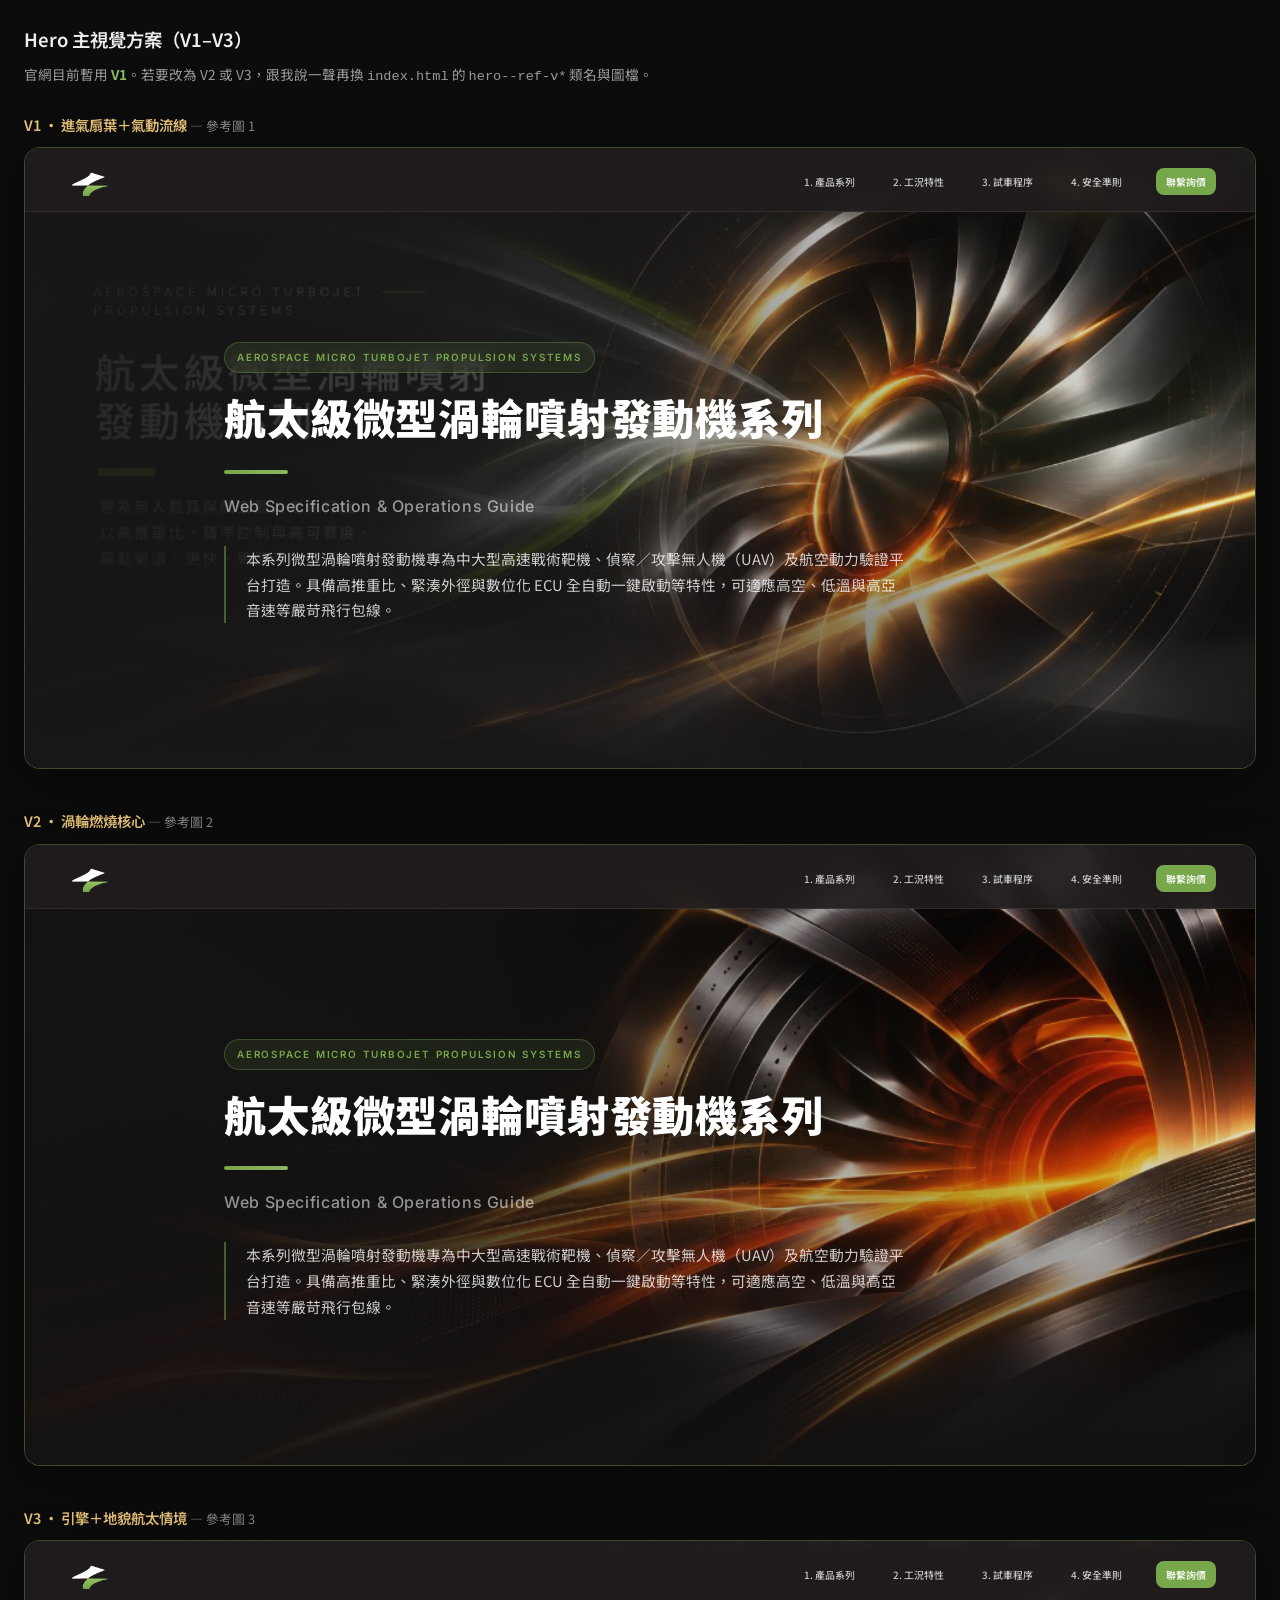
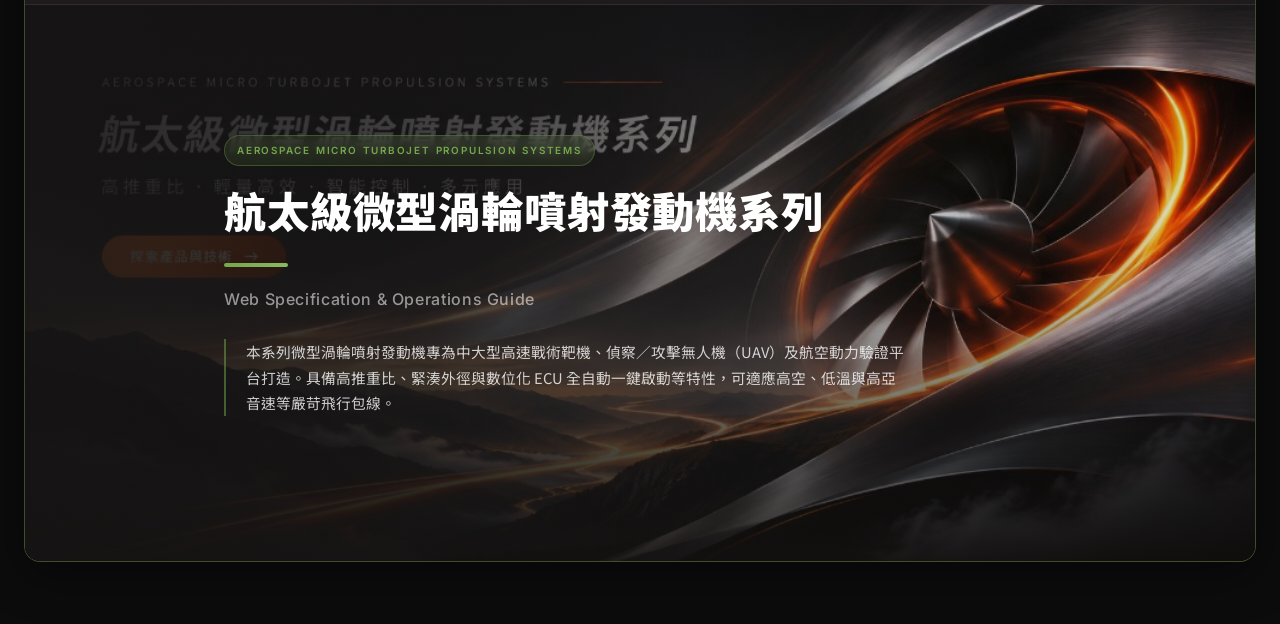
==== hero-kv-preview.html @ a08df875 "精簡規格展示並新增聯繫詢價區塊 以產品系列卡片取代詳規格表，工況／SOP／安全改為概要敘述；導覽與 Hero 加入詢價 CTA。  Co-authored-by: Cursor <cursoragen" ====
<!DOCTYPE html>
<html lang="zh-TW">
<head>
  <meta charset="UTF-8">
  <meta name="viewport" content="width=device-width, initial-scale=1.0">
  <meta name="robots" content="noindex, nofollow">
  <title>Hero KV 方案預覽（內部）</title>
  <link rel="preconnect" href="https://fonts.googleapis.com">
  <link rel="preconnect" href="https://fonts.gstatic.com" crossorigin>
  <link href="https://fonts.googleapis.com/css2?family=Noto+Sans+TC:wght@300;400;500;700;900&family=Inter:wght@400;500;600;700&display=swap" rel="stylesheet">
  <link rel="stylesheet" href="styles.css">
  <style>
    body.preview-page {
      font-family: var(--font-sans);
      background: #0d0c0c;
      color: #eee;
      padding: 24px;
      margin: 0;
    }
    body.preview-page > h1 {
      font-size: 1.15rem;
      font-weight: 600;
      margin-bottom: 8px;
      max-width: 900px;
    }
    body.preview-page > p.intro {
      font-size: 0.85rem;
      color: #999;
      margin-bottom: 24px;
      max-width: 900px;
      line-height: 1.65;
    }
    .preview-composite { margin-bottom: 40px; }
    .preview-composite__meta {
      font-size: 0.9rem;
      font-weight: 600;
      color: #e8c47a;
      margin-bottom: 10px;
    }
    .preview-composite__meta span { color: #888; font-weight: 400; font-size: 0.8rem; }
    .preview-composite__frame {
      position: relative;
      border-radius: 16px;
      overflow: hidden;
      border: 1px solid rgba(118, 167, 75, 0.35);
      box-shadow: 0 12px 48px rgba(0, 0, 0, 0.45);
      background: var(--color-bg-dark);
    }
    .preview-composite .header {
      position: absolute;
      top: 0;
      left: 0;
      right: 0;
      height: 64px;
      background: rgba(33, 29, 30, 0.92);
      backdrop-filter: blur(10px);
    }
    .preview-composite .nav__logo-img { height: 32px; }
    .preview-composite .nav__menu {
      display: flex;
      gap: 6px 14px;
      flex-wrap: wrap;
      justify-content: flex-end;
      position: static;
      inset: auto;
      opacity: 1;
      pointer-events: none;
      flex-direction: row;
      background: transparent;
    }
    .preview-composite .nav__link {
      font-size: 0.62rem;
      color: rgba(255, 255, 255, 0.75);
      white-space: nowrap;
    }
    .preview-composite .nav__link--cta {
      background: var(--color-accent);
      color: #fff !important;
      padding: 6px 10px;
      border-radius: 8px;
    }
    .preview-composite .nav__toggle { display: none; }
    .preview-composite .hero {
      min-height: clamp(440px, 52vw, 620px);
      padding-top: 64px;
    }
    .preview-composite .hero__content {
      padding: 48px 24px 64px;
    }
    .preview-composite .hero__title {
      font-size: clamp(1.65rem, 3.8vw, 2.65rem);
    }
    .preview-composite .hero__desc {
      font-size: 0.92rem;
      line-height: 1.75;
    }
    .preview-composite .hero__badge {
      font-size: 0.62rem;
      padding: 6px 12px;
      margin-bottom: 20px;
    }
    .preview-composite .hero__kv-img {
      animation: none !important;
      transform: none !important;
    }
  </style>
</head>
<body class="preview-page">
  <h1>Hero 主視覺方案（V1–V3）</h1>
  <p class="intro">
    官網目前暫用 <strong style="color:#8BB863">V1</strong>。若要改為 V2 或 V3，跟我說一聲再換
    <code>index.html</code> 的 <code>hero--ref-v*</code> 類名與圖檔。
  </p>
  <div id="composite-heroes"></div>

  <template id="hero-shell">
    <header class="header">
      <nav class="nav container">
        <a href="#" class="nav__logo" tabindex="-1">
          <img class="nav__logo-img" src="assets/images/logo-icon.png" alt="">
        </a>
        <ul class="nav__menu">
          <li><a href="#" class="nav__link" tabindex="-1">1. 產品系列</a></li>
          <li><a href="#" class="nav__link" tabindex="-1">2. 工況特性</a></li>
          <li><a href="#" class="nav__link" tabindex="-1">3. 試車程序</a></li>
          <li><a href="#" class="nav__link" tabindex="-1">4. 安全準則</a></li>
          <li><a href="#" class="nav__link nav__link--cta" tabindex="-1">聯繫詢價</a></li>
        </ul>
      </nav>
    </header>
    <section class="hero">
      <div class="hero__bg" aria-hidden="true">
        <div class="hero__kv">
          <img class="hero__kv-img" src="" alt="">
        </div>
        <div class="hero__overlay"></div>
      </div>
      <div class="container hero__content hero__content--doc">
        <div class="hero__badge">Aerospace Micro Turbojet Propulsion Systems</div>
        <h1 class="hero__title">航太級微型渦輪噴射發動機系列</h1>
        <div class="hero__rule" aria-hidden="true"></div>
        <p class="hero__subtitle">Web Specification &amp; Operations Guide</p>
        <p class="hero__desc">
          本系列微型渦輪噴射發動機專為中大型高速戰術靶機、偵察／攻擊無人機（UAV）及航空動力驗證平台打造。具備高推重比、緊湊外徑與數位化 ECU 全自動一鍵啟動等特性，可適應高空、低溫與高亞音速等嚴苛飛行包線。
        </p>
      </div>
    </section>
  </template>

  <script>
    const composites = [
      {
        id: 'v1',
        heroClass: 'hero--ref-v1',
        file: 'hero-ref-v1-intake.jpg',
        title: 'V1 · 進氣扇葉＋氣動流線',
        desc: '參考圖 1',
      },
      {
        id: 'v2',
        heroClass: 'hero--ref-v2',
        file: 'hero-ref-v2-turbine.jpg',
        title: 'V2 · 渦輪燃燒核心',
        desc: '參考圖 2',
      },
      {
        id: 'v3',
        heroClass: 'hero--ref-v3',
        file: 'hero-ref-v3-landscape.jpg',
        title: 'V3 · 引擎＋地貌航太情境',
        desc: '參考圖 3',
      },
    ];
    const shell = document.getElementById('hero-shell');
    const mount = document.getElementById('composite-heroes');
    composites.forEach((c) => {
      const wrap = document.createElement('div');
      wrap.className = 'preview-composite';
      wrap.id = c.id;
      wrap.innerHTML = `<p class="preview-composite__meta">${c.title} <span>— ${c.desc}</span></p>`;
      const frame = document.createElement('div');
      frame.className = 'preview-composite__frame';
      const frag = shell.content.cloneNode(true);
      const hero = frag.querySelector('.hero');
      hero.classList.add(c.heroClass);
      frag.querySelector('.hero__kv-img').src = `assets/images/${c.file}`;
      frame.appendChild(frag);
      wrap.appendChild(frame);
      mount.appendChild(wrap);
    });
  </script>
</body>
</html>
---- styles.css ----
/* ===== Variables — HYPERSEEK / 翔隆航太風格 ===== */
:root {
  --color-bg: #ffffff;
  --color-bg-elevated: #f5f6f8;
  --color-bg-card: #ffffff;
  --color-bg-dark: #211d1e;
  --color-border: rgba(33, 29, 30, 0.1);
  --color-text: #211d1e;
  --color-text-muted: #6b7280;
  --color-accent: #76a74b;
  --color-accent-dark: #5f8a3c;
  --color-accent-light: #eef4e8;
  --color-gradient: linear-gradient(135deg, #76a74b 0%, #8bb863 100%);
  --shadow-sm: 0 2px 12px rgba(33, 29, 30, 0.06);
  --shadow-md: 0 8px 32px rgba(33, 29, 30, 0.08);
  --font-sans: 'Noto Sans TC', 'Inter', -apple-system, BlinkMacSystemFont, sans-serif;
  --header-height: 80px;
  --container-width: 1200px;
  --radius: 12px;
  --radius-lg: 16px;
  --transition: 0.3s cubic-bezier(0.4, 0, 0.2, 1);
}

/* ===== Reset ===== */
*, *::before, *::after {
  box-sizing: border-box;
  margin: 0;
  padding: 0;
}

html {
  scroll-behavior: smooth;
  scroll-padding-top: var(--header-height);
}

body {
  font-family: var(--font-sans);
  background: var(--color-bg);
  color: var(--color-text);
  line-height: 1.7;
  overflow-x: hidden;
  -webkit-font-smoothing: antialiased;
}

a {
  color: inherit;
  text-decoration: none;
}

ul {
  list-style: none;
}

img {
  max-width: 100%;
  display: block;
}

.container {
  width: 100%;
  max-width: var(--container-width);
  margin: 0 auto;
  padding: 0 24px;
}

/* ===== Header ===== */
.header {
  position: fixed;
  top: 0;
  left: 0;
  right: 0;
  z-index: 1000;
  height: var(--header-height);
  background: var(--color-bg-dark);
  border-bottom: 1px solid rgba(255, 255, 255, 0.08);
  transition: box-shadow var(--transition);
}

.header--scrolled {
  box-shadow: 0 4px 24px rgba(0, 0, 0, 0.35);
}

.nav {
  display: flex;
  align-items: center;
  justify-content: space-between;
  height: 100%;
}

.nav__logo {
  display: flex;
  align-items: center;
  gap: 10px;
  z-index: 10;
}

.nav__logo-img {
  height: 40px;
  width: auto;
  display: block;
  flex-shrink: 0;
}

.nav__logo-text,
.footer__logo-text {
  font-family: 'Inter', sans-serif;
  font-size: 1.15rem;
  font-weight: 700;
  letter-spacing: 0.06em;
  color: #fff;
}

.footer__logo-img {
  height: 36px;
  width: auto;
  display: block;
  flex-shrink: 0;
}

.nav__menu {
  display: flex;
  align-items: center;
  gap: 8px;
}

.nav__link {
  padding: 8px 12px;
  font-size: 0.82rem;
  font-weight: 500;
  color: rgba(255, 255, 255, 0.72);
  border-radius: 8px;
  transition: color var(--transition), background var(--transition);
  white-space: nowrap;
}

.nav__link:hover {
  color: #fff;
}

.nav__link--active {
  color: var(--color-accent);
}

.nav__link--cta {
  background: var(--color-accent);
  color: #fff !important;
  margin-left: 8px;
}

.nav__link--cta:hover {
  background: var(--color-accent-dark);
  opacity: 1;
}

.nav__toggle {
  display: none;
  flex-direction: column;
  gap: 5px;
  background: none;
  border: none;
  cursor: pointer;
  padding: 8px;
  z-index: 10;
}

.nav__toggle span {
  display: block;
  width: 24px;
  height: 2px;
  background: #fff;
  transition: var(--transition);
}

.nav__toggle.active span:nth-child(1) {
  transform: rotate(45deg) translate(5px, 5px);
}

.nav__toggle.active span:nth-child(2) {
  opacity: 0;
}

.nav__toggle.active span:nth-child(3) {
  transform: rotate(-45deg) translate(5px, -5px);
}

/* ===== Buttons ===== */
.btn {
  display: inline-flex;
  align-items: center;
  justify-content: center;
  padding: 14px 28px;
  font-size: 0.95rem;
  font-weight: 600;
  border-radius: 10px;
  border: none;
  cursor: pointer;
  transition: transform var(--transition), opacity var(--transition), box-shadow var(--transition);
  font-family: inherit;
}

.btn:hover {
  transform: translateY(-2px);
}

.btn--primary {
  background: var(--color-accent);
  color: #fff;
  box-shadow: 0 4px 16px rgba(118, 167, 75, 0.35);
}

.btn--primary:hover {
  background: var(--color-accent-dark);
}

.btn--outline {
  background: transparent;
  color: var(--color-text);
  border: 1px solid var(--color-border);
}

.btn--outline:hover {
  border-color: var(--color-accent);
  color: var(--color-accent);
}

.btn--full {
  width: 100%;
}

/* ===== Hero ===== */
.hero {
  position: relative;
  min-height: 100vh;
  display: flex;
  align-items: center;
  padding-top: var(--header-height);
  overflow: hidden;
}

.hero__bg {
  position: absolute;
  inset: 0;
  z-index: 0;
}

.hero__kv {
  position: absolute;
  inset: 0;
  z-index: 0;
  overflow: hidden;
  background: var(--color-bg-dark);
}

.hero__kv-img {
  position: absolute;
  inset: 0;
  width: 100%;
  height: 100%;
  object-fit: cover;
  opacity: 1;
}

.hero__overlay {
  position: absolute;
  inset: 0;
  z-index: 2;
}

.hero--ref-v1 .hero__kv-img { object-position: 72% center; }
.hero--ref-v1 .hero__overlay {
  background:
    linear-gradient(102deg, rgba(24, 22, 23, 0.96) 0%, rgba(24, 22, 23, 0.82) 36%, rgba(24, 22, 23, 0.28) 62%, rgba(24, 22, 23, 0.05) 100%),
    linear-gradient(to top, rgba(24, 22, 23, 0.75) 0%, transparent 42%),
    radial-gradient(ellipse 45% 35% at 78% 45%, rgba(118, 167, 75, 0.12) 0%, transparent 70%);
}

.hero--ref-v2 .hero__kv-img { object-position: 68% center; }
.hero--ref-v2 .hero__overlay {
  background:
    linear-gradient(105deg, rgba(20, 18, 18, 0.97) 0%, rgba(20, 18, 18, 0.85) 34%, rgba(20, 18, 18, 0.35) 58%, rgba(20, 18, 18, 0.08) 100%),
    linear-gradient(to top, rgba(20, 18, 18, 0.8) 0%, transparent 45%),
    radial-gradient(ellipse 50% 40% at 70% 50%, rgba(118, 167, 75, 0.08) 0%, transparent 65%);
}

.hero--ref-v3 .hero__kv-img { object-position: 62% 42%; }
.hero--ref-v3 .hero__overlay {
  background:
    linear-gradient(108deg, rgba(22, 20, 20, 0.95) 0%, rgba(22, 20, 20, 0.78) 38%, rgba(22, 20, 20, 0.32) 64%, rgba(22, 20, 20, 0.06) 100%),
    linear-gradient(to top, rgba(15, 12, 10, 0.82) 0%, transparent 50%),
    radial-gradient(ellipse 55% 45% at 65% 40%, rgba(201, 166, 106, 0.06) 0%, transparent 60%);
}

@media (max-width: 768px) {
  .hero--ref-v1 .hero__kv-img,
  .hero--ref-v2 .hero__kv-img,
  .hero--ref-v3 .hero__kv-img {
    object-position: 75% center;
  }

  .hero--ref-v1 .hero__overlay,
  .hero--ref-v2 .hero__overlay,
  .hero--ref-v3 .hero__overlay {
    background:
      linear-gradient(180deg, rgba(24, 22, 23, 0.94) 0%, rgba(24, 22, 23, 0.9) 100%);
  }
}

.hero__grid {
  display: none;
}

.hero__glow {
  display: none;
}

.hero__drone {
  display: none;
}

.hero__content {
  position: relative;
  z-index: 2;
  max-width: 800px;
  padding: 80px 24px 120px;
  color: #fff;
}

.hero__eyebrow {
  font-size: 0.8rem;
  font-weight: 600;
  letter-spacing: 0.12em;
  color: var(--color-accent);
  margin-bottom: 20px;
}

.hero__title {
  font-size: clamp(2.2rem, 5.5vw, 3.75rem);
  font-weight: 900;
  line-height: 1.15;
  letter-spacing: 0.02em;
  margin-bottom: 0;
  color: #fff;
}

.hero__title-accent {
  color: var(--color-accent);
  background: none;
  -webkit-text-fill-color: var(--color-accent);
}

.hero__content--doc {
  max-width: 880px;
  padding-bottom: 100px;
}

.hero__badge {
  display: inline-block;
  font-family: 'Inter', sans-serif;
  font-size: 0.72rem;
  font-weight: 600;
  letter-spacing: 0.18em;
  text-transform: uppercase;
  color: var(--color-accent);
  padding: 8px 16px;
  margin-bottom: 28px;
  border: 1px solid rgba(118, 167, 75, 0.35);
  border-radius: 999px;
  background: rgba(118, 167, 75, 0.12);
  backdrop-filter: blur(8px);
}

.hero__rule {
  width: 64px;
  height: 4px;
  margin: 28px 0 20px;
  border-radius: 2px;
  background: var(--color-gradient);
}

.hero__subtitle {
  font-family: 'Inter', sans-serif;
  font-size: clamp(0.9rem, 1.8vw, 1rem);
  font-weight: 500;
  letter-spacing: 0.04em;
  color: rgba(255, 255, 255, 0.55);
  margin-bottom: 28px;
  line-height: 1.5;
}

.hero__desc {
  font-size: 1.05rem;
  color: rgba(255, 255, 255, 0.78);
  margin-bottom: 0;
  max-width: 680px;
  line-height: 1.9;
  padding-left: 20px;
  border-left: 2px solid rgba(118, 167, 75, 0.5);
}

.hero__actions {
  display: flex;
  gap: 16px;
  flex-wrap: wrap;
  margin-bottom: 64px;
}

.hero__stats {
  display: flex;
  gap: 40px;
  flex-wrap: wrap;
  padding-top: 32px;
  border-top: 1px solid rgba(255, 255, 255, 0.15);
}

.hero__stat-num {
  font-size: 2.5rem;
  font-weight: 900;
  color: var(--color-accent);
  background: none;
  -webkit-text-fill-color: var(--color-accent);
}

.hero__stat-num--static {
  font-size: 2.2rem;
}

.hero__stat-suffix {
  font-size: 1.5rem;
  font-weight: 700;
  color: var(--color-accent);
}

.hero__stat-label {
  display: block;
  font-size: 0.85rem;
  color: rgba(255, 255, 255, 0.65);
  margin-top: 4px;
}

.hero .btn--outline {
  color: #fff;
  border-color: rgba(255, 255, 255, 0.4);
}

.hero .btn--outline:hover {
  border-color: var(--color-accent);
  color: var(--color-accent);
}

.hero__scroll {
  position: absolute;
  bottom: 40px;
  left: 50%;
  transform: translateX(-50%);
  color: rgba(255, 255, 255, 0.5);
  animation: bounce 2s ease-in-out infinite;
  z-index: 2;
}

@keyframes bounce {
  0%, 100% { transform: translateX(-50%) translateY(0); }
  50% { transform: translateX(-50%) translateY(8px); }
}

/* ===== Sections ===== */
.section {
  padding: 100px 0;
  position: relative;
}

.section__header {
  margin-bottom: 64px;
}

.section__header--center {
  text-align: center;
}

.section__header--center .section__desc {
  margin: 16px auto 0;
}

.section__tag {
  display: inline-block;
  font-size: 0.75rem;
  font-weight: 700;
  letter-spacing: 0.12em;
  text-transform: uppercase;
  color: var(--color-accent);
  margin-bottom: 12px;
}

.section__title {
  font-size: clamp(1.8rem, 4vw, 2.5rem);
  font-weight: 800;
  line-height: 1.2;
}

.section__header--doc {
  display: flex;
  align-items: flex-start;
  gap: 24px;
  margin-bottom: 56px;
}

.section__index {
  flex-shrink: 0;
  display: flex;
  align-items: center;
  justify-content: center;
  width: 56px;
  height: 56px;
  font-family: 'Inter', sans-serif;
  font-size: 1.25rem;
  font-weight: 700;
  color: var(--color-accent);
  background: var(--color-accent-light);
  border: 1px solid rgba(118, 167, 75, 0.25);
  border-radius: 14px;
}

.section__header-body {
  flex: 1;
  padding-top: 4px;
}

.section__subtitle {
  font-family: 'Inter', sans-serif;
  font-size: 0.88rem;
  font-weight: 500;
  letter-spacing: 0.06em;
  text-transform: uppercase;
  color: var(--color-text-muted);
  margin-top: 8px;
}

.section__header--doc .section__desc {
  margin-top: 16px;
  max-width: 720px;
  font-size: 0.98rem;
  color: var(--color-text-muted);
  line-height: 1.75;
}

.specs {
  background: var(--color-bg-elevated);
}

.profiles {
  background: var(--color-bg);
}

.sop {
  background: var(--color-bg-elevated);
}

.safety {
  background: var(--color-bg-dark);
  color: rgba(255, 255, 255, 0.85);
}

.safety .section__index {
  background: rgba(118, 167, 75, 0.15);
  border-color: rgba(118, 167, 75, 0.3);
  color: var(--color-accent);
}

.safety .section__title {
  color: #fff;
}

.safety .section__subtitle {
  color: rgba(255, 255, 255, 0.45);
}

.section__desc {
  color: var(--color-text-muted);
  max-width: 560px;
  margin-top: 12px;
}

/* ===== About ===== */
.about {
  background: var(--color-bg);
}

.about__grid {
  display: grid;
  grid-template-columns: 1fr 1fr;
  gap: 64px;
  align-items: center;
  margin-bottom: 64px;
}

.about__image-wrap {
  position: relative;
  border-radius: var(--radius-lg);
  overflow: hidden;
  border: 1px solid var(--color-border);
}

.about__image-wrap img {
  width: 100%;
  height: 420px;
  object-fit: cover;
  display: block;
}

.about__image-badge {
  position: absolute;
  bottom: 24px;
  left: 24px;
  background: var(--color-bg-dark);
  border: 1px solid rgba(118, 167, 75, 0.3);
  border-radius: var(--radius);
  padding: 16px 24px;
  display: flex;
  align-items: baseline;
  gap: 8px;
}

.about__image-badge-num {
  font-size: 2rem;
  font-weight: 900;
  color: var(--color-accent);
}

.about__image-badge-text {
  font-size: 0.85rem;
  color: rgba(255, 255, 255, 0.75);
  font-weight: 600;
}

.about__vision-row {
  display: grid;
  grid-template-columns: 1fr 1.5fr;
  gap: 24px;
  align-items: stretch;
}

.about__subtitle {
  font-size: 1.3rem;
  font-weight: 700;
  margin-bottom: 20px;
}

.about__text {
  color: var(--color-text-muted);
  margin-bottom: 16px;
}

.about__highlights {
  margin-top: 32px;
}

.about__highlights li {
  display: flex;
  align-items: center;
  gap: 12px;
  padding: 12px 0;
  color: var(--color-text);
  font-weight: 500;
}

.about__highlights svg {
  width: 20px;
  height: 20px;
  color: var(--color-accent);
  flex-shrink: 0;
}

.about__vision-card {
  background: var(--color-bg-card);
  border: 1px solid var(--color-border);
  border-radius: var(--radius-lg);
  padding: 40px;
  height: 100%;
  box-shadow: var(--shadow-sm);
}

.about__vision-icon {
  width: 56px;
  height: 56px;
  color: var(--color-accent);
  margin-bottom: 20px;
}

.about__vision-icon svg {
  width: 100%;
  height: 100%;
}

.about__vision-title {
  font-size: 1.2rem;
  font-weight: 700;
  margin-bottom: 12px;
}

.about__vision-text {
  color: var(--color-text-muted);
  font-size: 1.05rem;
  line-height: 1.8;
}

.about__vision-text strong {
  color: var(--color-accent);
  font-weight: 700;
}

.about__values {
  display: grid;
  grid-template-columns: repeat(3, 1fr);
  gap: 16px;
}

.about__value {
  background: var(--color-accent-light);
  border: 1px solid rgba(118, 167, 75, 0.15);
  border-radius: var(--radius);
  padding: 24px 20px;
  text-align: center;
}

.about__value-desc {
  display: block;
  font-size: 0.78rem;
  color: var(--color-text-muted);
  margin-top: 8px;
  line-height: 1.5;
}

.about__value-num {
  display: block;
  font-size: 0.75rem;
  font-weight: 700;
  color: var(--color-accent);
  letter-spacing: 0.1em;
  margin-bottom: 6px;
}

.about__value-label {
  font-size: 0.9rem;
  font-weight: 600;
}

.about__gallery {
  display: grid;
  grid-template-columns: 1fr 1.4fr 1fr;
  gap: 16px;
  margin-top: 48px;
}

.about__gallery-item {
  position: relative;
  border-radius: var(--radius-lg);
  overflow: hidden;
  border: 1px solid var(--color-border);
  margin: 0;
}

.about__gallery-item img {
  width: 100%;
  height: 220px;
  object-fit: cover;
  display: block;
  transition: transform 0.5s ease;
}

.about__gallery-item:hover img {
  transform: scale(1.06);
}

.about__gallery-item figcaption {
  position: absolute;
  bottom: 0;
  left: 0;
  right: 0;
  padding: 12px 16px;
  background: linear-gradient(transparent, rgba(33, 29, 30, 0.88));
  font-size: 0.82rem;
  font-weight: 600;
  color: #fff;
}

/* ===== Showcase Gallery ===== */
.showcase {
  background: var(--color-bg-elevated);
}

.showcase__grid {
  display: grid;
  grid-template-columns: repeat(3, 1fr);
  grid-auto-rows: 220px;
  gap: 16px;
}

.showcase__item {
  position: relative;
  border-radius: var(--radius-lg);
  overflow: hidden;
  border: 1px solid var(--color-border);
  margin: 0;
}

.showcase__item img {
  width: 100%;
  height: 100%;
  object-fit: cover;
  display: block;
  transition: transform 0.6s ease;
}

.showcase__item:hover img {
  transform: scale(1.08);
}

.showcase__item figcaption {
  position: absolute;
  inset: 0;
  display: flex;
  flex-direction: column;
  justify-content: flex-end;
  padding: 20px;
  background: linear-gradient(transparent 40%, rgba(33, 29, 30, 0.85) 100%);
  pointer-events: none;
}

.showcase__label {
  font-size: 0.7rem;
  font-weight: 700;
  letter-spacing: 0.1em;
  text-transform: uppercase;
  color: var(--color-accent);
  margin-bottom: 4px;
}

.showcase__title {
  font-size: 0.95rem;
  font-weight: 700;
  color: #fff;
}

.showcase__item--large {
  grid-column: span 2;
  grid-row: span 2;
}

.showcase__item--wide {
  grid-column: span 2;
}

.showcase__item--tall {
  grid-row: span 2;
}

/* ===== Services ===== */
.services {
  background: var(--color-bg-elevated);
}

.services__grid {
  display: grid;
  grid-template-columns: repeat(2, 1fr);
  gap: 32px;
  margin-bottom: 80px;
}

.service-card {
  background: var(--color-bg-card);
  border: 1px solid var(--color-border);
  border-radius: var(--radius-lg);
  overflow: hidden;
  position: relative;
  box-shadow: var(--shadow-sm);
  transition: border-color var(--transition), transform var(--transition), box-shadow var(--transition);
}

.service-card:hover {
  border-color: rgba(118, 167, 75, 0.35);
  transform: translateY(-4px);
  box-shadow: var(--shadow-md);
}

.service-card__image {
  height: 280px;
  overflow: hidden;
}

.service-card__image img {
  width: 100%;
  height: 100%;
  object-fit: cover;
  transition: transform 0.5s ease;
}

.service-card:hover .service-card__image img {
  transform: scale(1.05);
}

.service-card__body {
  padding: 32px 36px 40px;
  position: relative;
}

.service-card__icon {
  width: 64px;
  height: 64px;
  color: var(--color-accent);
  margin-bottom: 24px;
}

.service-card__icon svg {
  width: 100%;
  height: 100%;
}

.service-card__num {
  position: absolute;
  top: 24px;
  right: 28px;
  font-size: 3rem;
  font-weight: 900;
  color: rgba(255, 255, 255, 0.04);
}

.service-card__title {
  font-size: 1.3rem;
  font-weight: 700;
  margin-bottom: 16px;
  line-height: 1.4;
}

.service-card__desc {
  color: var(--color-text-muted);
  margin-bottom: 24px;
}

.service-card__list li {
  position: relative;
  padding-left: 20px;
  color: var(--color-text-muted);
  font-size: 0.9rem;
  margin-bottom: 8px;
}

.service-card__list li::before {
  content: '';
  position: absolute;
  left: 0;
  top: 10px;
  width: 6px;
  height: 6px;
  border-radius: 50%;
  background: var(--color-accent);
}

.services__process {
  background: var(--color-bg);
  border: 1px solid var(--color-border);
  border-radius: var(--radius-lg);
  padding: 48px;
  box-shadow: var(--shadow-sm);
}

.services__process-title {
  text-align: center;
  font-size: 1.1rem;
  font-weight: 700;
  margin-bottom: 40px;
  color: var(--color-text-muted);
}

.process-steps {
  display: flex;
  align-items: center;
  justify-content: center;
  gap: 0;
}

.process-step {
  display: flex;
  flex-direction: column;
  align-items: center;
  gap: 12px;
}

.process-step__dot {
  width: 16px;
  height: 16px;
  border-radius: 50%;
  background: var(--color-accent);
  box-shadow: 0 0 16px rgba(118, 167, 75, 0.45);
}

.process-step__label {
  font-size: 0.85rem;
  font-weight: 600;
  white-space: nowrap;
}

.process-step__sub {
  font-size: 0.72rem;
  color: var(--color-text-muted);
}

.process-step__line {
  width: 80px;
  height: 2px;
  background: var(--color-border);
  margin-bottom: 28px;
}

/* ===== Cases ===== */
.cases {
  background: var(--color-bg);
}

.cases__grid {
  display: grid;
  grid-template-columns: repeat(3, 1fr);
  gap: 28px;
}

.case-card {
  background: var(--color-bg-card);
  border: 1px solid var(--color-border);
  border-radius: var(--radius-lg);
  overflow: hidden;
  box-shadow: var(--shadow-sm);
  transition: transform var(--transition), box-shadow var(--transition);
}

.case-card:hover {
  transform: translateY(-6px);
  box-shadow: var(--shadow-md);
}

.case-card__image {
  height: 260px;
  position: relative;
  overflow: hidden;
}

.case-card__image img {
  width: 100%;
  height: 100%;
  object-fit: cover;
  transition: transform 0.5s ease;
}

.case-card:hover .case-card__image img {
  transform: scale(1.06);
}

.case-card__category {
  position: absolute;
  top: 16px;
  left: 16px;
  background: var(--color-bg-dark);
  color: var(--color-accent);
  font-size: 0.75rem;
  font-weight: 700;
  padding: 6px 12px;
  border-radius: 20px;
  letter-spacing: 0.05em;
  border: 1px solid rgba(118, 167, 75, 0.3);
}

.case-card__year {
  display: inline-block;
  font-size: 0.75rem;
  font-weight: 700;
  color: var(--color-accent);
  margin-bottom: 8px;
}

.case-card__body {
  padding: 28px;
}

.case-card__title {
  font-size: 1.15rem;
  font-weight: 700;
  margin-bottom: 12px;
}

.case-card__desc {
  color: var(--color-text-muted);
  font-size: 0.9rem;
  margin-bottom: 20px;
}

.case-card__metrics {
  display: grid;
  grid-template-columns: repeat(3, 1fr);
  gap: 8px;
  margin-bottom: 20px;
  padding: 16px 0;
  border-top: 1px solid var(--color-border);
  border-bottom: 1px solid var(--color-border);
}

.case-card__metrics div {
  text-align: center;
}

.case-card__metrics strong {
  display: block;
  font-size: 1.1rem;
  font-weight: 800;
  color: var(--color-accent);
  margin-bottom: 2px;
}

.case-card__metrics span {
  font-size: 0.7rem;
  color: var(--color-text-muted);
}

.case-card__tags {
  display: flex;
  flex-wrap: wrap;
  gap: 8px;
}

.case-card__tags span {
  font-size: 0.75rem;
  padding: 4px 10px;
  background: rgba(255, 255, 255, 0.05);
  border-radius: 6px;
  color: var(--color-text-muted);
}

/* ===== Team ===== */
.team__departments {
  display: grid;
  grid-template-columns: repeat(4, 1fr);
  gap: 20px;
  margin-bottom: 64px;
}

.team__dept {
  background: var(--color-bg-card);
  border: 1px solid var(--color-border);
  border-radius: var(--radius);
  padding: 28px 20px;
  text-align: center;
  transition: border-color var(--transition);
}

.team__dept:hover {
  border-color: rgba(118, 167, 75, 0.35);
}

.team__dept-icon {
  width: 40px;
  height: 40px;
  color: var(--color-accent);
  margin: 0 auto 12px;
}

.team__dept-icon svg {
  width: 100%;
  height: 100%;
}

.team__dept h4 {
  font-size: 0.95rem;
  font-weight: 700;
  margin-bottom: 6px;
}

.team__dept p {
  font-size: 0.8rem;
  color: var(--color-text-muted);
}

.team__banner {
  position: relative;
  border-radius: var(--radius-lg);
  overflow: hidden;
  margin-bottom: 48px;
  border: 1px solid var(--color-border);
  height: 320px;
}

.team__banner img {
  width: 100%;
  height: 100%;
  object-fit: cover;
  display: block;
}

.team__banner-overlay {
  position: absolute;
  inset: 0;
  display: flex;
  align-items: flex-end;
  padding: 32px;
  background: linear-gradient(transparent 30%, rgba(33, 29, 30, 0.88) 100%);
}

.team__banner-text {
  font-size: 1.1rem;
  font-weight: 600;
  color: #fff;
}

.team__grid {
  display: grid;
  grid-template-columns: repeat(4, 1fr);
  gap: 24px;
}

.team-card {
  background: var(--color-bg-card);
  border: 1px solid var(--color-border);
  border-radius: var(--radius-lg);
  padding: 32px 24px;
  text-align: center;
  box-shadow: var(--shadow-sm);
  transition: transform var(--transition), box-shadow var(--transition);
}

.team-card:hover {
  transform: translateY(-4px);
  box-shadow: var(--shadow-md);
}

.team-card__photo {
  width: 88px;
  height: 88px;
  border-radius: 50%;
  object-fit: cover;
  margin: 0 auto 16px;
  border: 3px solid var(--color-accent);
}

.team-card__name {
  font-size: 1.05rem;
  font-weight: 700;
  margin-bottom: 4px;
}

.team-card__role {
  font-size: 0.85rem;
  color: var(--color-accent);
  font-weight: 600;
  margin-bottom: 12px;
}

.team-card__bio {
  font-size: 0.85rem;
  color: var(--color-text-muted);
  line-height: 1.6;
}

/* ===== Careers ===== */
.careers {
  background: var(--color-bg-elevated);
}

.careers__wrapper {
  display: grid;
  grid-template-columns: 1fr 1.2fr;
  gap: 64px;
  align-items: start;
}

.careers__desc {
  color: var(--color-text-muted);
  margin: 16px 0 32px;
}

.careers__benefits {
  display: flex;
  flex-direction: column;
  gap: 16px;
}

.careers__benefit {
  display: flex;
  align-items: center;
  gap: 12px;
  font-weight: 500;
}

.careers__benefit svg {
  width: 22px;
  height: 22px;
  color: var(--color-accent);
  flex-shrink: 0;
}

.job-card {
  background: var(--color-bg-card);
  border: 1px solid var(--color-border);
  border-radius: var(--radius);
  padding: 28px;
  margin-bottom: 16px;
  transition: border-color var(--transition);
}

.job-card:hover {
  border-color: rgba(118, 167, 75, 0.35);
}

.job-card__header {
  display: flex;
  align-items: center;
  justify-content: space-between;
  margin-bottom: 10px;
}

.job-card__title {
  font-size: 1.05rem;
  font-weight: 700;
}

.job-card__type {
  font-size: 0.75rem;
  font-weight: 600;
  padding: 4px 10px;
  background: var(--color-accent-light);
  color: var(--color-accent-dark);
  border-radius: 6px;
}

.job-card__desc {
  font-size: 0.9rem;
  color: var(--color-text-muted);
  margin-bottom: 12px;
}

.job-card__meta {
  display: flex;
  gap: 12px;
  margin-bottom: 16px;
}

.job-card__meta span {
  font-size: 0.75rem;
  padding: 4px 10px;
  background: rgba(255, 255, 255, 0.05);
  border-radius: 6px;
  color: var(--color-text-muted);
}

.job-card__link {
  font-size: 0.9rem;
  font-weight: 600;
  color: var(--color-accent);
  transition: opacity var(--transition);
}

.job-card__link:hover {
  opacity: 0.8;
}

/* ===== Contact ===== */
.contact__grid {
  display: grid;
  grid-template-columns: 1fr 1.2fr;
  gap: 64px;
}

.contact__desc {
  color: var(--color-text-muted);
  margin: 16px 0 40px;
}

.contact__list li {
  display: flex;
  gap: 16px;
  margin-bottom: 28px;
}

.contact__list svg {
  width: 24px;
  height: 24px;
  color: var(--color-accent);
  flex-shrink: 0;
  margin-top: 2px;
}

.contact__list strong {
  display: block;
  font-size: 0.85rem;
  font-weight: 700;
  margin-bottom: 4px;
}

.contact__list span {
  color: var(--color-text-muted);
  font-size: 0.95rem;
}

.contact__map {
  margin-top: 32px;
  border-radius: var(--radius);
  overflow: hidden;
  border: 1px solid var(--color-border);
}

.contact__map img {
  width: 100%;
  height: 180px;
  object-fit: cover;
  display: block;
  filter: saturate(0.7) brightness(0.85);
}

.contact__form-title {
  font-size: 1.2rem;
  font-weight: 700;
  margin-bottom: 24px;
}

.form-row {
  display: grid;
  grid-template-columns: 1fr 1fr;
  gap: 16px;
}

.contact__form-note {
  font-size: 0.75rem;
  color: var(--color-text-muted);
  text-align: center;
  margin-top: 12px;
}

.contact__form {
  background: var(--color-bg-card);
  border: 1px solid var(--color-border);
  border-radius: var(--radius-lg);
  padding: 40px;
  box-shadow: var(--shadow-sm);
}

.form-group {
  margin-bottom: 20px;
}

.form-group label {
  display: block;
  font-size: 0.85rem;
  font-weight: 600;
  margin-bottom: 8px;
  color: var(--color-text-muted);
}

.form-group input,
.form-group select,
.form-group textarea {
  width: 100%;
  padding: 12px 16px;
  background: var(--color-bg-elevated);
  border: 1px solid var(--color-border);
  border-radius: 8px;
  color: var(--color-text);
  font-family: inherit;
  font-size: 0.95rem;
  transition: border-color var(--transition);
}

.form-group input:focus,
.form-group select:focus,
.form-group textarea:focus {
  outline: none;
  border-color: var(--color-accent);
}

.form-group textarea {
  resize: vertical;
  min-height: 120px;
}

.form-group select {
  cursor: pointer;
  appearance: none;
  background-image: url("data:image/svg+xml,%3Csvg xmlns='http://www.w3.org/2000/svg' width='12' height='12' viewBox='0 0 12 12'%3E%3Cpath d='M3 5l3 3 3-3' stroke='%2394a3b8' fill='none' stroke-width='1.5'/%3E%3C/svg%3E");
  background-repeat: no-repeat;
  background-position: right 16px center;
}

/* ===== Footer ===== */
.footer {
  background: var(--color-bg-dark);
  color: rgba(255, 255, 255, 0.85);
  border-top: none;
  padding-top: 64px;
}

.footer__inner {
  display: flex;
  justify-content: space-between;
  gap: 48px;
  padding-bottom: 48px;
}

.footer__logo {
  display: flex;
  align-items: center;
  gap: 10px;
  font-weight: 700;
  margin-bottom: 12px;
}

.footer__logo svg {
  width: 32px;
  height: 32px;
}

.footer__tagline {
  color: rgba(255, 255, 255, 0.65);
  font-size: 0.9rem;
}

.footer__demo-note {
  font-size: 0.75rem;
  color: rgba(255, 255, 255, 0.4);
  margin-top: 12px;
  font-style: italic;
}

.footer__links {
  display: flex;
  gap: 64px;
}

.footer__col h4 {
  font-size: 0.85rem;
  font-weight: 700;
  margin-bottom: 16px;
  color: rgba(255, 255, 255, 0.5);
}

.footer__col a {
  display: block;
  font-size: 0.9rem;
  color: rgba(255, 255, 255, 0.65);
  margin-bottom: 10px;
  transition: color var(--transition);
}

.footer__col a:hover {
  color: var(--color-accent);
}

.footer__bottom {
  border-top: 1px solid rgba(255, 255, 255, 0.1);
  padding: 24px 0;
}

.footer__bottom p {
  font-size: 0.8rem;
  color: rgba(255, 255, 255, 0.45);
  text-align: center;
}

/* ===== Reveal Animation ===== */
.reveal {
  opacity: 0;
  transform: translateY(30px);
  transition: opacity 0.7s ease, transform 0.7s ease;
}

.reveal.visible {
  opacity: 1;
  transform: translateY(0);
}

.reveal--delay { transition-delay: 0.15s; }
.reveal--delay-2 { transition-delay: 0.3s; }
.reveal--delay-3 { transition-delay: 0.45s; }

/* ===== Responsive ===== */
@media (max-width: 1024px) {
  .about__gallery {
    grid-template-columns: 1fr;
  }

  .showcase__grid {
    grid-template-columns: 1fr 1fr;
    grid-auto-rows: 180px;
  }

  .showcase__item--large,
  .showcase__item--wide,
  .showcase__item--tall {
    grid-column: span 2;
    grid-row: span 1;
  }

  .team__banner {
    height: 220px;
  }

  .about__grid,
  .about__vision-row,
  .services__grid,
  .careers__wrapper,
  .contact__grid {
    grid-template-columns: 1fr;
    gap: 40px;
  }

  .cases__grid {
    grid-template-columns: 1fr 1fr;
  }

  .team__departments {
    grid-template-columns: repeat(2, 1fr);
  }

  .team__grid {
    grid-template-columns: repeat(2, 1fr);
  }

  .hero__drone {
    display: none;
  }

  .form-row {
    grid-template-columns: 1fr;
  }

  .process-step__line {
    width: 40px;
  }
}

@media (max-width: 768px) {
  .nav__toggle {
    display: flex;
  }

  .nav__menu {
    position: fixed;
    inset: 0;
    background: var(--color-bg-dark);
    flex-direction: column;
    justify-content: center;
    align-items: center;
    gap: 8px;
    opacity: 0;
    pointer-events: none;
    transition: opacity var(--transition);
  }

  .nav__menu.active {
    opacity: 1;
    pointer-events: all;
  }

  .nav__link {
    font-size: 1.1rem;
    padding: 12px 24px;
  }

  .nav__link--cta {
    margin-left: 0;
    margin-top: 8px;
  }

  .section {
    padding: 80px 0;
  }

  .hero__stats {
    gap: 24px;
  }

  .hero__stat-num {
    font-size: 2rem;
  }

  .cases__grid {
    grid-template-columns: 1fr;
  }

  .showcase__grid {
    grid-template-columns: 1fr;
    grid-auto-rows: 200px;
  }

  .showcase__item--large,
  .showcase__item--wide {
    grid-column: span 1;
  }

  .team__departments,
  .team__grid {
    grid-template-columns: 1fr;
  }

  .about__values {
    grid-template-columns: 1fr;
  }

  .process-steps {
    flex-wrap: wrap;
    gap: 16px;
  }

  .process-step__line {
    display: none;
  }

  .footer__inner {
    flex-direction: column;
  }

  .footer__links {
    gap: 32px;
  }

  .nav__link {
    white-space: normal;
    text-align: center;
    font-size: 1rem;
  }

  .spec-table {
    font-size: 0.75rem;
  }

  .spec-table th,
  .spec-table td {
    padding: 10px 12px;
  }
}

/* ===== Product lineup (simplified) ===== */
.lineup-grid {
  display: grid;
  grid-template-columns: repeat(4, 1fr);
  gap: 20px;
  margin-bottom: 28px;
}

.lineup-card {
  background: #fff;
  border: 1px solid var(--color-border);
  border-radius: var(--radius-lg);
  padding: 28px 24px;
  box-shadow: var(--shadow-sm);
  transition: transform var(--transition), box-shadow var(--transition);
}

.lineup-card:hover {
  transform: translateY(-3px);
  box-shadow: var(--shadow-md);
}

.lineup-card__name {
  font-size: 1.05rem;
  font-weight: 800;
  margin-bottom: 6px;
}

.lineup-card__tier {
  font-family: 'Inter', sans-serif;
  font-size: 0.8rem;
  font-weight: 600;
  color: var(--color-accent);
  letter-spacing: 0.04em;
  margin-bottom: 14px;
}

.lineup-card__text {
  font-size: 0.9rem;
  color: var(--color-text-muted);
  line-height: 1.7;
}

.lineup-note {
  font-size: 0.9rem;
  color: var(--color-text-muted);
  line-height: 1.75;
  padding: 16px 20px;
  background: var(--color-accent-light);
  border-radius: var(--radius);
  border-left: 3px solid var(--color-accent);
}

.sop-overview {
  list-style: none;
  display: grid;
  gap: 12px;
  max-width: 720px;
}

.sop-overview li {
  font-size: 0.95rem;
  color: var(--color-text-muted);
  line-height: 1.75;
  padding: 14px 18px 14px 44px;
  background: var(--color-bg-elevated);
  border-radius: var(--radius);
  border: 1px solid var(--color-border);
  position: relative;
}

.sop-overview li::before {
  position: absolute;
  left: 16px;
  top: 50%;
  transform: translateY(-50%);
  width: 22px;
  height: 22px;
  border-radius: 50%;
  background: var(--color-accent-light);
  color: var(--color-accent-dark);
  font-size: 0.7rem;
  font-weight: 700;
  display: flex;
  align-items: center;
  justify-content: center;
}

.sop-overview li:nth-child(1)::before { content: '1'; }
.sop-overview li:nth-child(2)::before { content: '2'; }
.sop-overview li:nth-child(3)::before { content: '3'; }
.sop-overview li:nth-child(4)::before { content: '4'; }

.section.contact {
  background: var(--color-bg-elevated);
}

.form-required {
  color: var(--color-accent-dark);
}

.contact__list a {
  color: var(--color-text);
  transition: color var(--transition);
}

.contact__list a:hover {
  color: var(--color-accent);
}

.footer__inner--compact {
  align-items: center;
  padding-bottom: 32px;
}

.footer__links--compact {
  display: flex;
  gap: 24px;
  flex-wrap: wrap;
}

.footer__links--compact a {
  font-size: 0.9rem;
  color: rgba(255, 255, 255, 0.7);
  transition: color var(--transition);
}

.footer__links--compact a:hover {
  color: var(--color-accent);
}

@media (max-width: 1024px) {
  .lineup-grid {
    grid-template-columns: repeat(2, 1fr);
  }
}

@media (max-width: 560px) {
  .lineup-grid {
    grid-template-columns: 1fr;
  }
}

/* ===== Spec Table ===== */
.spec-table-scroll {
  position: relative;
  margin-bottom: 28px;
}

.spec-table-scroll::before,
.spec-table-scroll::after {
  content: '';
  position: absolute;
  top: 0;
  bottom: 8px;
  width: 32px;
  z-index: 3;
  pointer-events: none;
  opacity: 0;
  transition: opacity var(--transition);
}

.spec-table-scroll::before {
  left: 0;
  background: linear-gradient(to right, var(--color-bg-elevated), transparent);
}

.spec-table-scroll::after {
  right: 0;
  background: linear-gradient(to left, var(--color-bg-elevated), transparent);
}

.spec-table-wrap {
  overflow-x: auto;
  border-radius: var(--radius-lg);
  background: #fff;
  box-shadow: var(--shadow-md);
  border: 1px solid var(--color-border);
  -webkit-overflow-scrolling: touch;
}

.spec-table-wrap::-webkit-scrollbar {
  height: 8px;
}

.spec-table-wrap::-webkit-scrollbar-track {
  background: var(--color-bg-elevated);
  border-radius: 0 0 var(--radius-lg) var(--radius-lg);
}

.spec-table-wrap::-webkit-scrollbar-thumb {
  background: rgba(118, 167, 75, 0.45);
  border-radius: 4px;
}

.spec-table {
  width: 100%;
  min-width: 1180px;
  border-collapse: separate;
  border-spacing: 0;
  font-size: 0.84rem;
  line-height: 1.5;
}

.spec-th,
.spec-td {
  padding: 18px 16px;
  border-bottom: 1px solid var(--color-border);
  vertical-align: middle;
  text-align: left;
}

.spec-th {
  position: sticky;
  top: 0;
  z-index: 4;
  background: var(--color-bg-dark);
  padding-top: 20px;
  padding-bottom: 20px;
  border-bottom: none;
  box-shadow: inset 0 -1px 0 rgba(255, 255, 255, 0.08);
}

.spec-th--group {
  border-left: 1px solid rgba(255, 255, 255, 0.08);
}

.spec-th__zh {
  display: block;
  font-size: 0.82rem;
  font-weight: 700;
  color: #fff;
  margin-bottom: 4px;
  white-space: nowrap;
}

.spec-th__en {
  display: block;
  font-family: 'Inter', sans-serif;
  font-size: 0.68rem;
  font-weight: 500;
  letter-spacing: 0.04em;
  text-transform: uppercase;
  color: rgba(255, 255, 255, 0.42);
  white-space: nowrap;
}

.spec-th--model {
  position: sticky;
  left: 0;
  z-index: 5;
  min-width: 148px;
  border-radius: var(--radius-lg) 0 0 0;
}

.spec-table thead th:last-child {
  border-radius: 0 var(--radius-lg) 0 0;
}

.spec-row {
  transition: background var(--transition), box-shadow var(--transition);
}

.spec-row--400 { --row-accent: #76a74b; --row-bg: rgba(118, 167, 75, 0.06); }
.spec-row--800 { --row-accent: #5f8a3c; --row-bg: rgba(95, 138, 60, 0.07); }
.spec-row--1000 { --row-accent: #4a7330; --row-bg: rgba(74, 115, 48, 0.07); }
.spec-row--1600 { --row-accent: #211d1e; --row-bg: rgba(33, 29, 30, 0.04); }

.spec-row:hover {
  background: var(--row-bg);
  box-shadow: inset 4px 0 0 var(--row-accent);
}

.spec-row:last-child .spec-td {
  border-bottom: none;
}

.spec-td--model {
  position: sticky;
  left: 0;
  z-index: 2;
  min-width: 148px;
  background: #fff;
  border-right: 1px solid var(--color-border);
  box-shadow: 4px 0 12px rgba(33, 29, 30, 0.04);
  padding-left: 20px;
}

.spec-row:hover .spec-td--model {
  background: #fafcf8;
}

.spec-td--model::before {
  content: '';
  position: absolute;
  left: 0;
  top: 8px;
  bottom: 8px;
  width: 4px;
  border-radius: 0 4px 4px 0;
  background: var(--row-accent);
}

.spec-model__name {
  display: block;
  font-family: 'Inter', sans-serif;
  font-size: 0.92rem;
  font-weight: 800;
  letter-spacing: 0.02em;
  color: var(--row-accent);
  line-height: 1.4;
}

.spec-row--1600 .spec-model__name {
  color: var(--color-bg-dark);
}

.spec-td--thrust {
  border-left: 1px solid var(--color-border);
  min-width: 108px;
}

.spec-td--rpm {
  min-width: 108px;
}

.spec-val {
  display: block;
  font-weight: 600;
  color: var(--color-text);
}

.spec-val--lg {
  font-family: 'Inter', sans-serif;
  font-size: 1.45rem;
  font-weight: 800;
  line-height: 1.2;
  color: var(--color-accent-dark);
  letter-spacing: -0.02em;
  margin-bottom: 4px;
}

.spec-sub {
  display: block;
  font-size: 0.75rem;
  font-weight: 500;
  color: var(--color-text-muted);
  line-height: 1.45;
  margin-top: 2px;
}

.spec-range {
  display: flex;
  flex-direction: column;
  gap: 2px;
}

.spec-range span {
  font-weight: 600;
  color: var(--color-text);
  font-variant-numeric: tabular-nums;
}

.spec-range span:first-child {
  color: var(--color-text-muted);
  font-size: 0.8rem;
  font-weight: 500;
}

.spec-td .spec-val + .spec-val {
  margin-top: 2px;
  font-size: 0.82rem;
  font-weight: 500;
}

.spec-note {
  font-size: 0.95rem;
  color: var(--color-text-muted);
  line-height: 1.8;
  padding: 20px 24px;
  background: #fff;
  border: 1px solid rgba(118, 167, 75, 0.25);
  border-radius: var(--radius);
  box-shadow: var(--shadow-sm);
  position: relative;
  overflow: hidden;
}

.spec-note::before {
  content: '';
  position: absolute;
  left: 0;
  top: 0;
  bottom: 0;
  width: 4px;
  background: var(--color-gradient);
}

/* ===== Profiles ===== */
.profiles__grid {
  display: grid;
  grid-template-columns: repeat(2, 1fr);
  gap: 28px;
}

.profile-card {
  position: relative;
  background: #fff;
  border: 1px solid var(--color-border);
  border-radius: var(--radius-lg);
  padding: 32px 32px 28px;
  box-shadow: var(--shadow-sm);
  overflow: hidden;
  transition: transform var(--transition), box-shadow var(--transition);
}

.profile-card::before {
  content: '';
  position: absolute;
  top: 0;
  left: 0;
  right: 0;
  height: 4px;
  background: var(--color-gradient);
}

.profile-card--ss400::before { background: linear-gradient(90deg, #76a74b, #8bb863); }
.profile-card--ss800::before { background: linear-gradient(90deg, #5f8a3c, #76a74b); }
.profile-card--ss1000::before { background: linear-gradient(90deg, #4a7330, #5f8a3c); }
.profile-card--ss1600::before { background: linear-gradient(90deg, #211d1e, #4a7330); }

.profile-card:hover {
  transform: translateY(-4px);
  box-shadow: var(--shadow-md);
}

.profile-card__title {
  font-size: 1.08rem;
  font-weight: 800;
  color: var(--color-text);
  margin-bottom: 20px;
  padding-bottom: 16px;
  border-bottom: 1px solid var(--color-border);
}

.profile-card__list {
  list-style: none;
  display: flex;
  flex-direction: column;
  gap: 14px;
}

.profile-card__list li {
  font-size: 0.9rem;
  color: var(--color-text-muted);
  line-height: 1.75;
  padding-left: 16px;
  position: relative;
}

.profile-card__list li::before {
  content: '';
  position: absolute;
  left: 0;
  top: 0.55em;
  width: 6px;
  height: 6px;
  border-radius: 50%;
  background: var(--color-accent);
}

/* ===== SOP ===== */
.sop-list {
  list-style: none;
  display: flex;
  flex-direction: column;
  gap: 0;
  position: relative;
  padding-left: 32px;
}

.sop-list::before {
  content: '';
  position: absolute;
  left: 15px;
  top: 28px;
  bottom: 28px;
  width: 2px;
  background: linear-gradient(to bottom, var(--color-accent), rgba(118, 167, 75, 0.2));
}

.sop-item {
  position: relative;
  background: #fff;
  border: 1px solid var(--color-border);
  border-radius: var(--radius);
  padding: 24px 28px 24px 36px;
  margin-bottom: 16px;
  font-size: 0.94rem;
  color: var(--color-text-muted);
  line-height: 1.85;
  box-shadow: var(--shadow-sm);
  transition: border-color var(--transition), box-shadow var(--transition);
}

.sop-item::before {
  content: attr(data-step);
  position: absolute;
  left: -32px;
  top: 22px;
  width: 32px;
  height: 32px;
  display: flex;
  align-items: center;
  justify-content: center;
  font-family: 'Inter', sans-serif;
  font-size: 0.85rem;
  font-weight: 700;
  color: #fff;
  background: var(--color-accent);
  border-radius: 50%;
  box-shadow: 0 0 0 4px var(--color-bg-elevated);
  z-index: 1;
}

.sop-item:hover {
  border-color: rgba(118, 167, 75, 0.35);
  box-shadow: var(--shadow-md);
}

.sop-item--key {
  border-color: rgba(118, 167, 75, 0.4);
  background: linear-gradient(135deg, #fff 0%, var(--color-accent-light) 100%);
}

.sop-item--key::before {
  background: var(--color-bg-dark);
}

.sop-item__label {
  display: block;
  font-weight: 700;
  color: var(--color-text);
  margin-bottom: 6px;
}

/* ===== Safety ===== */
.safety__grid {
  display: grid;
  grid-template-columns: repeat(2, 1fr);
  gap: 24px;
}

.safety-card {
  background: rgba(255, 255, 255, 0.04);
  border: 1px solid rgba(255, 255, 255, 0.1);
  border-radius: var(--radius-lg);
  padding: 32px;
  backdrop-filter: blur(8px);
  transition: border-color var(--transition), background var(--transition);
}

.safety-card:hover {
  background: rgba(255, 255, 255, 0.06);
  border-color: rgba(118, 167, 75, 0.35);
}

.safety-card--fod {
  border-top: 3px solid #76a74b;
}

.safety-card--exhaust {
  border-top: 3px solid #e8a838;
}

.safety-card--cooling {
  border-top: 3px solid #5b9bd5;
}

.safety-card--wide {
  grid-column: 1 / -1;
}

.safety-card__title {
  font-size: 1rem;
  font-weight: 700;
  color: var(--color-accent);
  margin-bottom: 12px;
}

.safety-card__lead {
  font-size: 0.92rem;
  line-height: 1.8;
  color: rgba(255, 255, 255, 0.72);
  margin-bottom: 14px;
}

.safety-card__list {
  list-style: none;
  display: flex;
  flex-direction: column;
  gap: 8px;
}

.safety-card__list li {
  font-size: 0.9rem;
  line-height: 1.6;
  color: rgba(255, 255, 255, 0.85);
  padding: 10px 14px;
  background: rgba(255, 255, 255, 0.05);
  border-radius: 8px;
  border-left: 3px solid rgba(118, 167, 75, 0.5);
}

.safety-card__text {
  font-size: 0.92rem;
  line-height: 1.9;
  color: rgba(255, 255, 255, 0.78);
}

@media (max-width: 992px) {
  .profiles__grid,
  .safety__grid {
    grid-template-columns: 1fr;
  }

  .safety-card--wide {
    grid-column: auto;
  }

  .section__header--doc {
    gap: 16px;
  }

  .section__index {
    width: 48px;
    height: 48px;
    font-size: 1.1rem;
  }

  .sop-list {
    padding-left: 0;
  }

  .sop-list::before {
    display: none;
  }

  .sop-item {
    padding-left: 28px;
  }

  .sop-item::before {
    position: static;
    display: inline-flex;
    margin-bottom: 12px;
    box-shadow: none;
  }
}
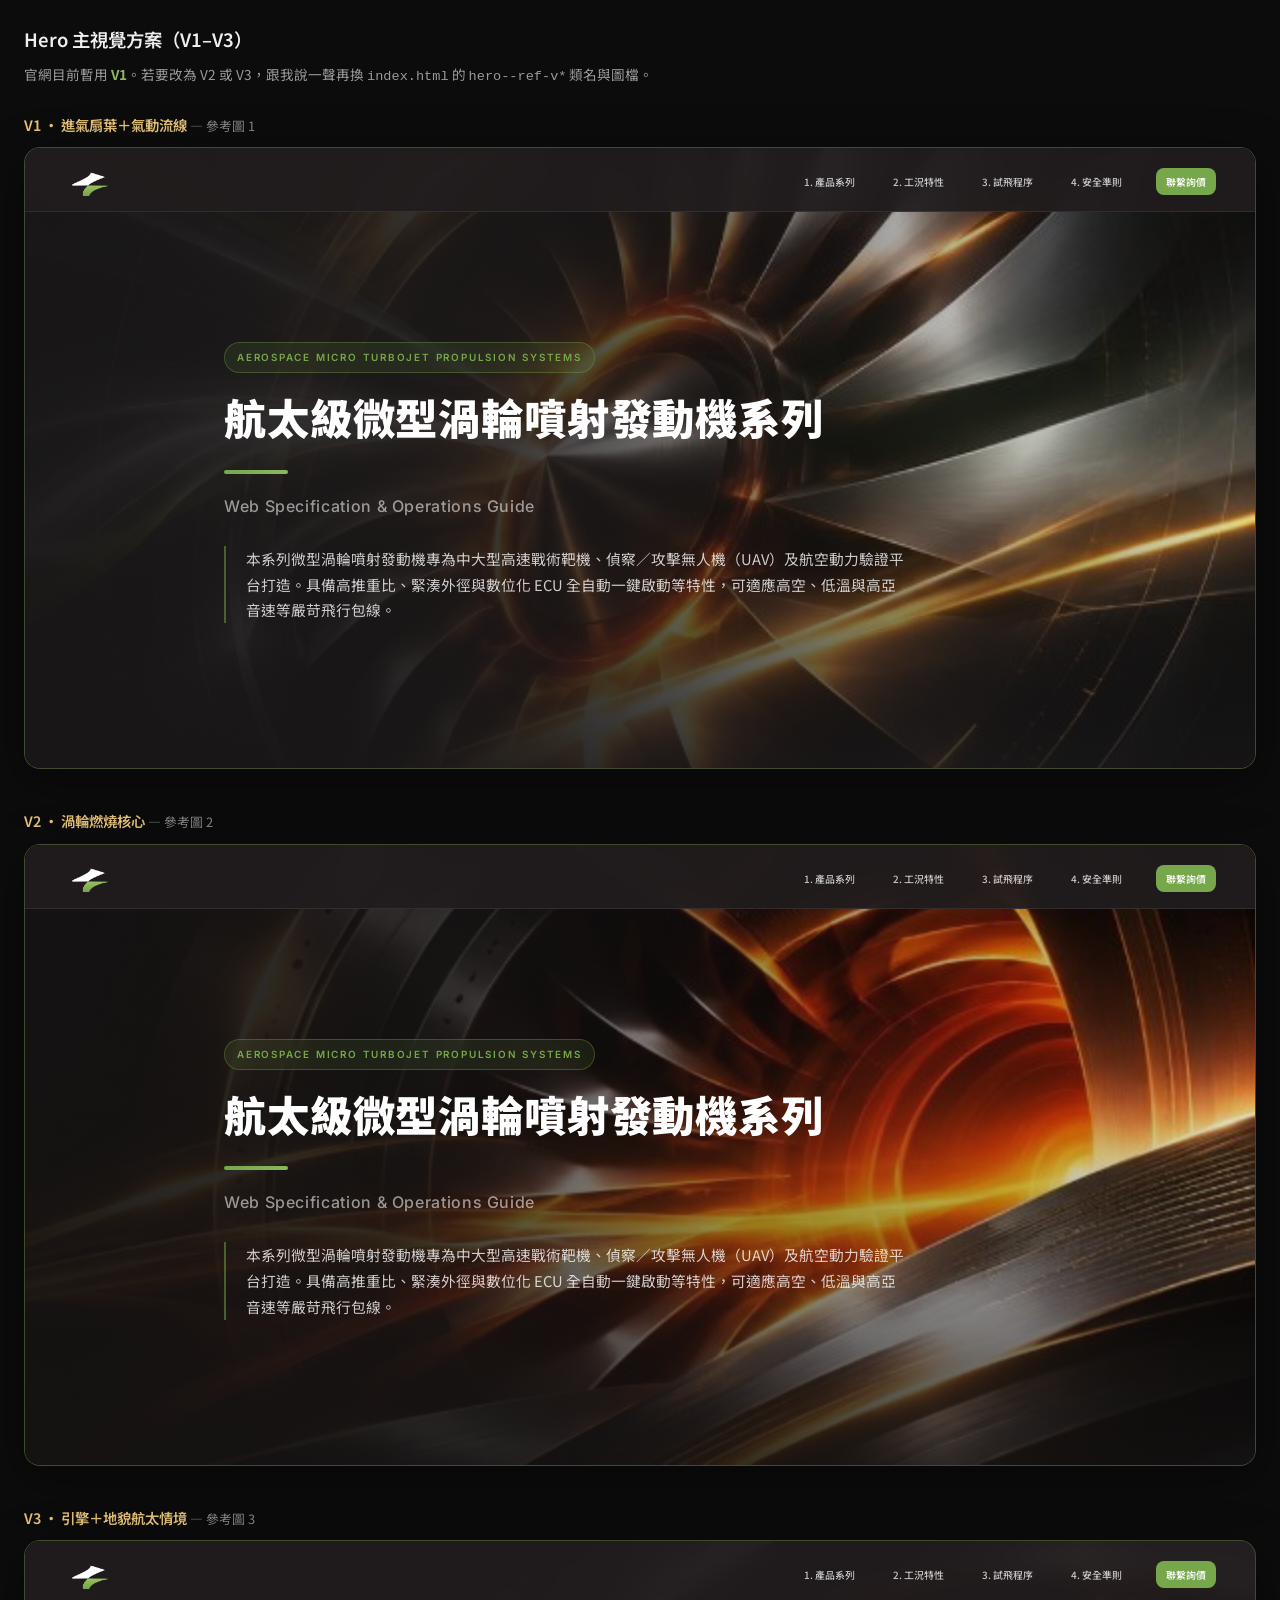
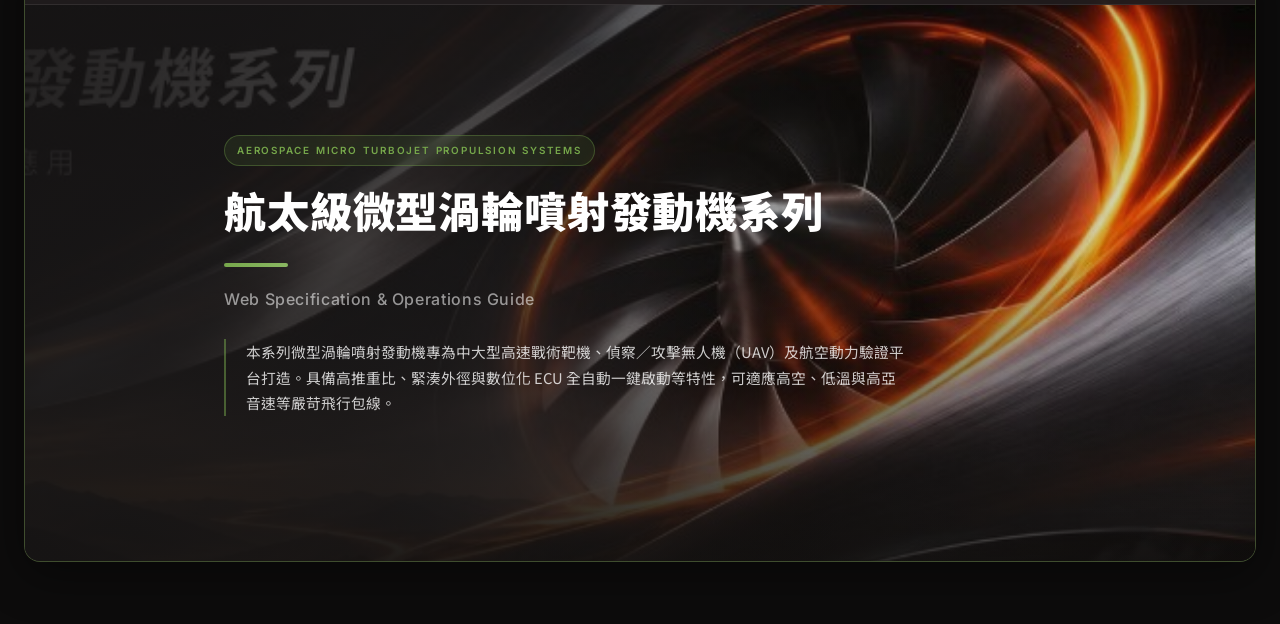
==== commit 6b10554c: "全站文案將「試車」統一改為「試飛」 Co-authored-by: Cursor <cursoragent@cursor.com>" ====
--- a/hero-kv-preview.html
+++ b/hero-kv-preview.html
@@ -122,7 +122,7 @@
         <ul class="nav__menu">
           <li><a href="#" class="nav__link" tabindex="-1">1. 產品系列</a></li>
           <li><a href="#" class="nav__link" tabindex="-1">2. 工況特性</a></li>
-          <li><a href="#" class="nav__link" tabindex="-1">3. 試車程序</a></li>
+          <li><a href="#" class="nav__link" tabindex="-1">3. 試飛程序</a></li>
           <li><a href="#" class="nav__link" tabindex="-1">4. 安全準則</a></li>
           <li><a href="#" class="nav__link nav__link--cta" tabindex="-1">聯繫詢價</a></li>
         </ul>
--- a/styles.css
+++ b/styles.css
@@ -266,15 +266,15 @@
   z-index: 2;
 }
 
-.hero--ref-v1 .hero__kv-img { object-position: 72% center; }
+.hero--ref-v1 .hero__kv-img { object-position: 58% center; }
 .hero--ref-v1 .hero__overlay {
   background:
-    linear-gradient(102deg, rgba(24, 22, 23, 0.96) 0%, rgba(24, 22, 23, 0.82) 36%, rgba(24, 22, 23, 0.28) 62%, rgba(24, 22, 23, 0.05) 100%),
+    linear-gradient(102deg, rgba(24, 22, 23, 0.97) 0%, rgba(24, 22, 23, 0.86) 40%, rgba(24, 22, 23, 0.32) 68%, rgba(24, 22, 23, 0.06) 100%),
     linear-gradient(to top, rgba(24, 22, 23, 0.75) 0%, transparent 42%),
     radial-gradient(ellipse 45% 35% at 78% 45%, rgba(118, 167, 75, 0.12) 0%, transparent 70%);
 }
 
-.hero--ref-v2 .hero__kv-img { object-position: 68% center; }
+.hero--ref-v2 .hero__kv-img { object-position: 55% center; }
 .hero--ref-v2 .hero__overlay {
   background:
     linear-gradient(105deg, rgba(20, 18, 18, 0.97) 0%, rgba(20, 18, 18, 0.85) 34%, rgba(20, 18, 18, 0.35) 58%, rgba(20, 18, 18, 0.08) 100%),
@@ -282,7 +282,7 @@
     radial-gradient(ellipse 50% 40% at 70% 50%, rgba(118, 167, 75, 0.08) 0%, transparent 65%);
 }
 
-.hero--ref-v3 .hero__kv-img { object-position: 62% 42%; }
+.hero--ref-v3 .hero__kv-img { object-position: 52% 45%; }
 .hero--ref-v3 .hero__overlay {
   background:
     linear-gradient(108deg, rgba(22, 20, 20, 0.95) 0%, rgba(22, 20, 20, 0.78) 38%, rgba(22, 20, 20, 0.32) 64%, rgba(22, 20, 20, 0.06) 100%),
@@ -1828,6 +1828,13 @@
   background: var(--color-bg-elevated);
 }
 
+.contact__grid--single {
+  grid-template-columns: 1fr;
+  max-width: 720px;
+  margin: 0 auto;
+  gap: 0;
+}
+
 .form-required {
   color: var(--color-accent-dark);
 }
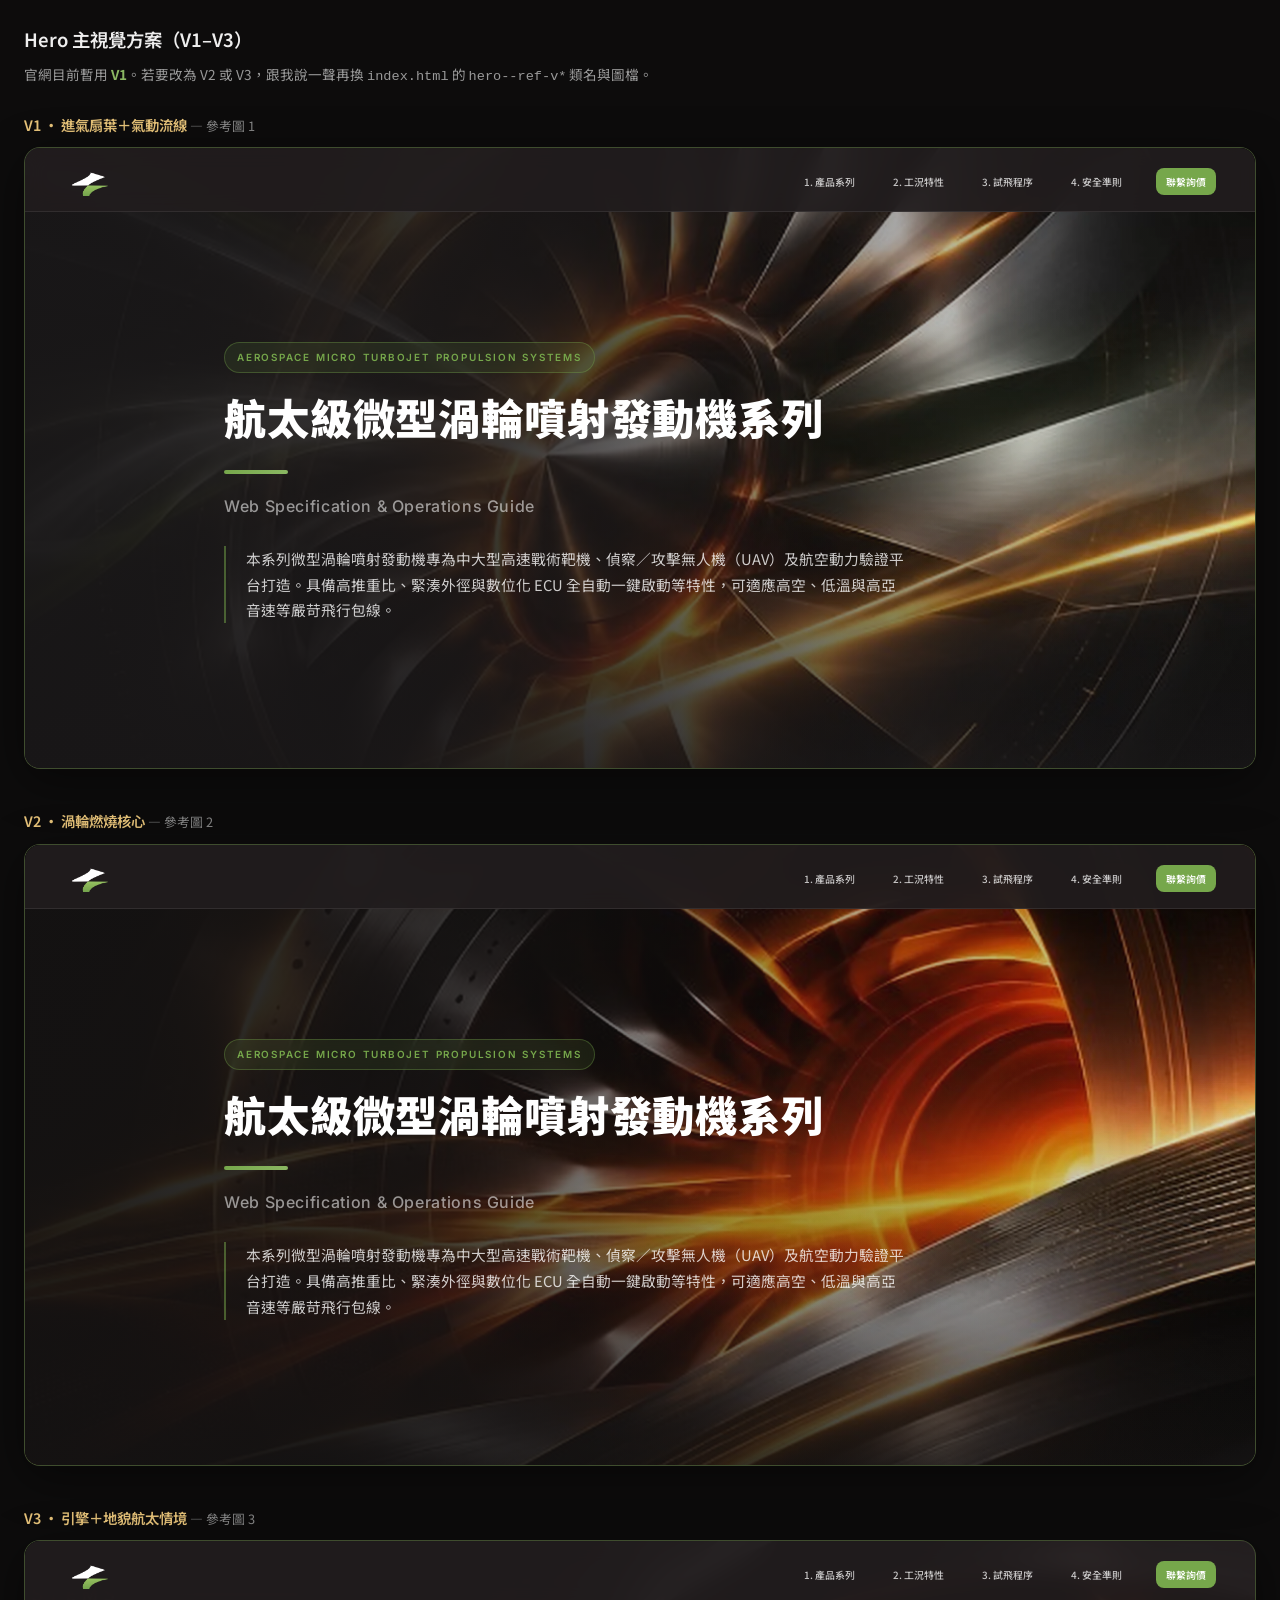
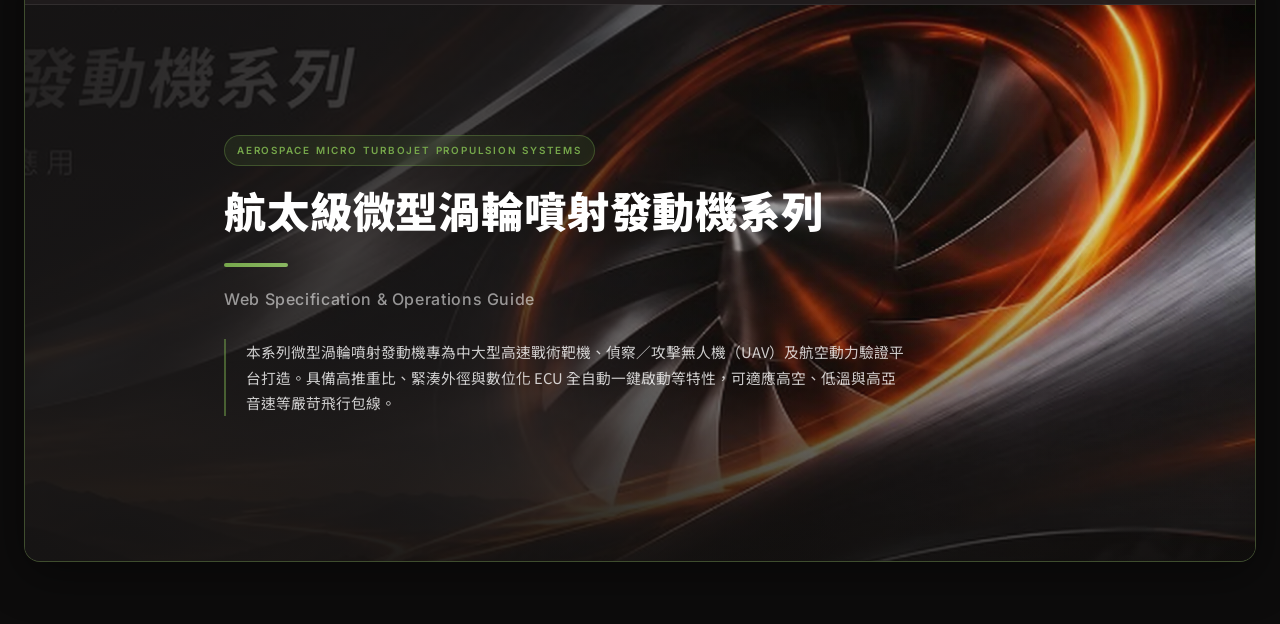
==== commit 2689fe0f: "提升 Hero 圖解析度並提供 WebP 自原圖重裁切後放大至 2560px 寬、銳化，另輸出 WebP；首頁以 picture 優先載入。  Co-authored-by: Cursor <curs" ====
--- a/hero-kv-preview.html
+++ b/hero-kv-preview.html
@@ -131,7 +131,10 @@
     <section class="hero">
       <div class="hero__bg" aria-hidden="true">
         <div class="hero__kv">
-          <img class="hero__kv-img" src="" alt="">
+          <picture>
+            <source type="image/webp" srcset="">
+            <img class="hero__kv-img" src="" alt="" decoding="async">
+          </picture>
         </div>
         <div class="hero__overlay"></div>
       </div>
@@ -183,6 +186,8 @@
       const frag = shell.content.cloneNode(true);
       const hero = frag.querySelector('.hero');
       hero.classList.add(c.heroClass);
+      const stem = c.file.replace(/\.jpg$/, '');
+      frag.querySelector('.hero__kv source').srcset = `assets/images/${stem}.webp`;
       frag.querySelector('.hero__kv-img').src = `assets/images/${c.file}`;
       frame.appendChild(frag);
       wrap.appendChild(frame);
--- a/styles.css
+++ b/styles.css
@@ -251,6 +251,14 @@
   background: var(--color-bg-dark);
 }
 
+.hero__kv picture {
+  position: absolute;
+  inset: 0;
+  display: block;
+  width: 100%;
+  height: 100%;
+}
+
 .hero__kv-img {
   position: absolute;
   inset: 0;
@@ -258,6 +266,7 @@
   height: 100%;
   object-fit: cover;
   opacity: 1;
+  image-rendering: auto;
 }
 
 .hero__overlay {
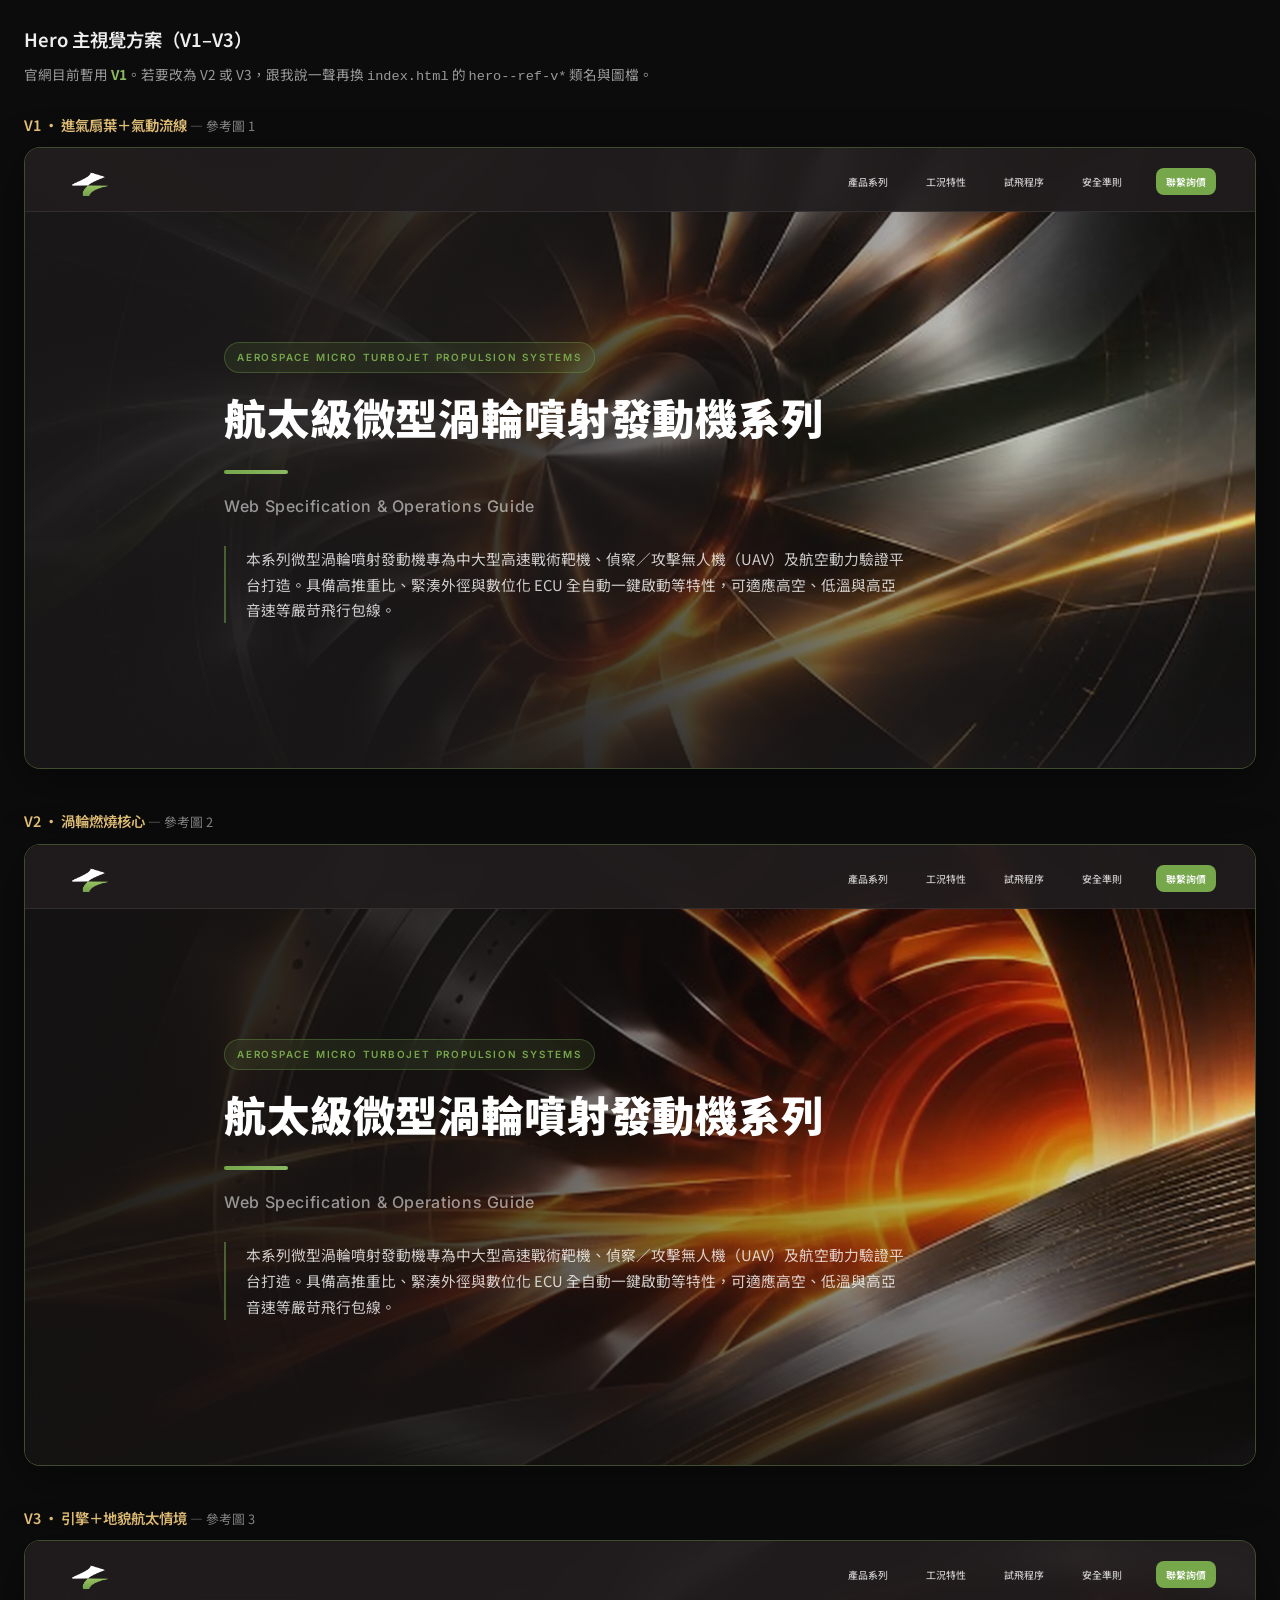
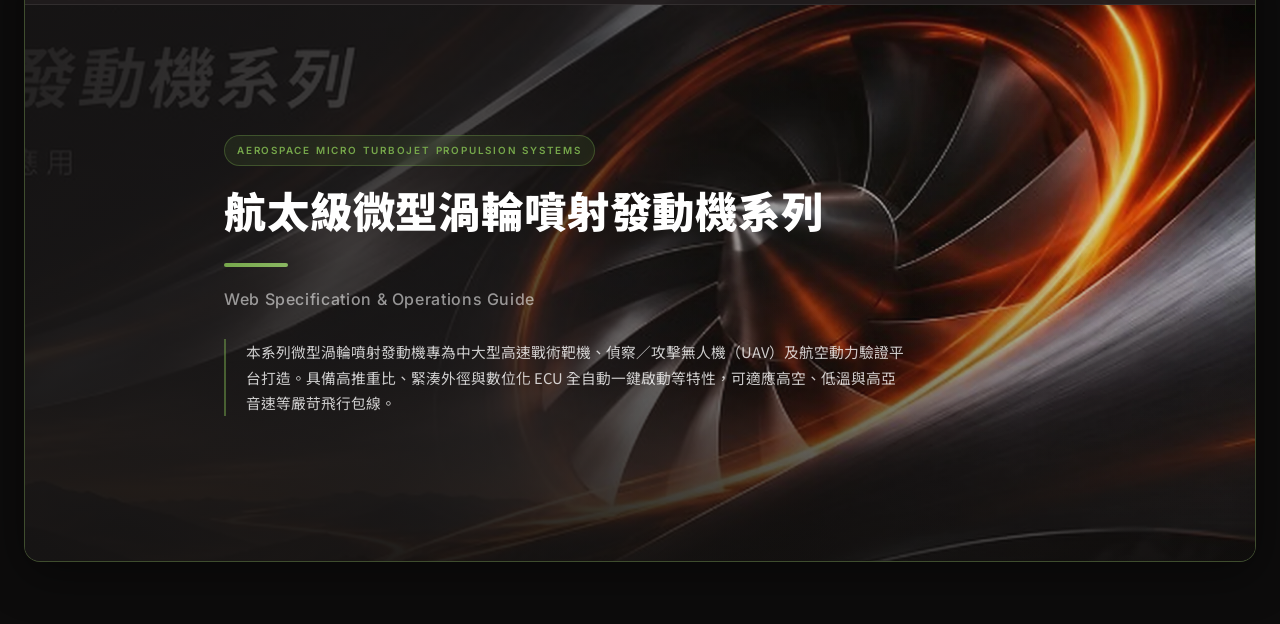
==== commit 6bbcaca9: "移除導覽與各區塊標題的 1–5 編號 Co-authored-by: Cursor <cursoragent@cursor.com>" ====
--- a/hero-kv-preview.html
+++ b/hero-kv-preview.html
@@ -120,10 +120,10 @@
           <img class="nav__logo-img" src="assets/images/logo-icon.png" alt="">
         </a>
         <ul class="nav__menu">
-          <li><a href="#" class="nav__link" tabindex="-1">1. 產品系列</a></li>
-          <li><a href="#" class="nav__link" tabindex="-1">2. 工況特性</a></li>
-          <li><a href="#" class="nav__link" tabindex="-1">3. 試飛程序</a></li>
-          <li><a href="#" class="nav__link" tabindex="-1">4. 安全準則</a></li>
+          <li><a href="#" class="nav__link" tabindex="-1">產品系列</a></li>
+          <li><a href="#" class="nav__link" tabindex="-1">工況特性</a></li>
+          <li><a href="#" class="nav__link" tabindex="-1">試飛程序</a></li>
+          <li><a href="#" class="nav__link" tabindex="-1">安全準則</a></li>
           <li><a href="#" class="nav__link nav__link--cta" tabindex="-1">聯繫詢價</a></li>
         </ul>
       </nav>
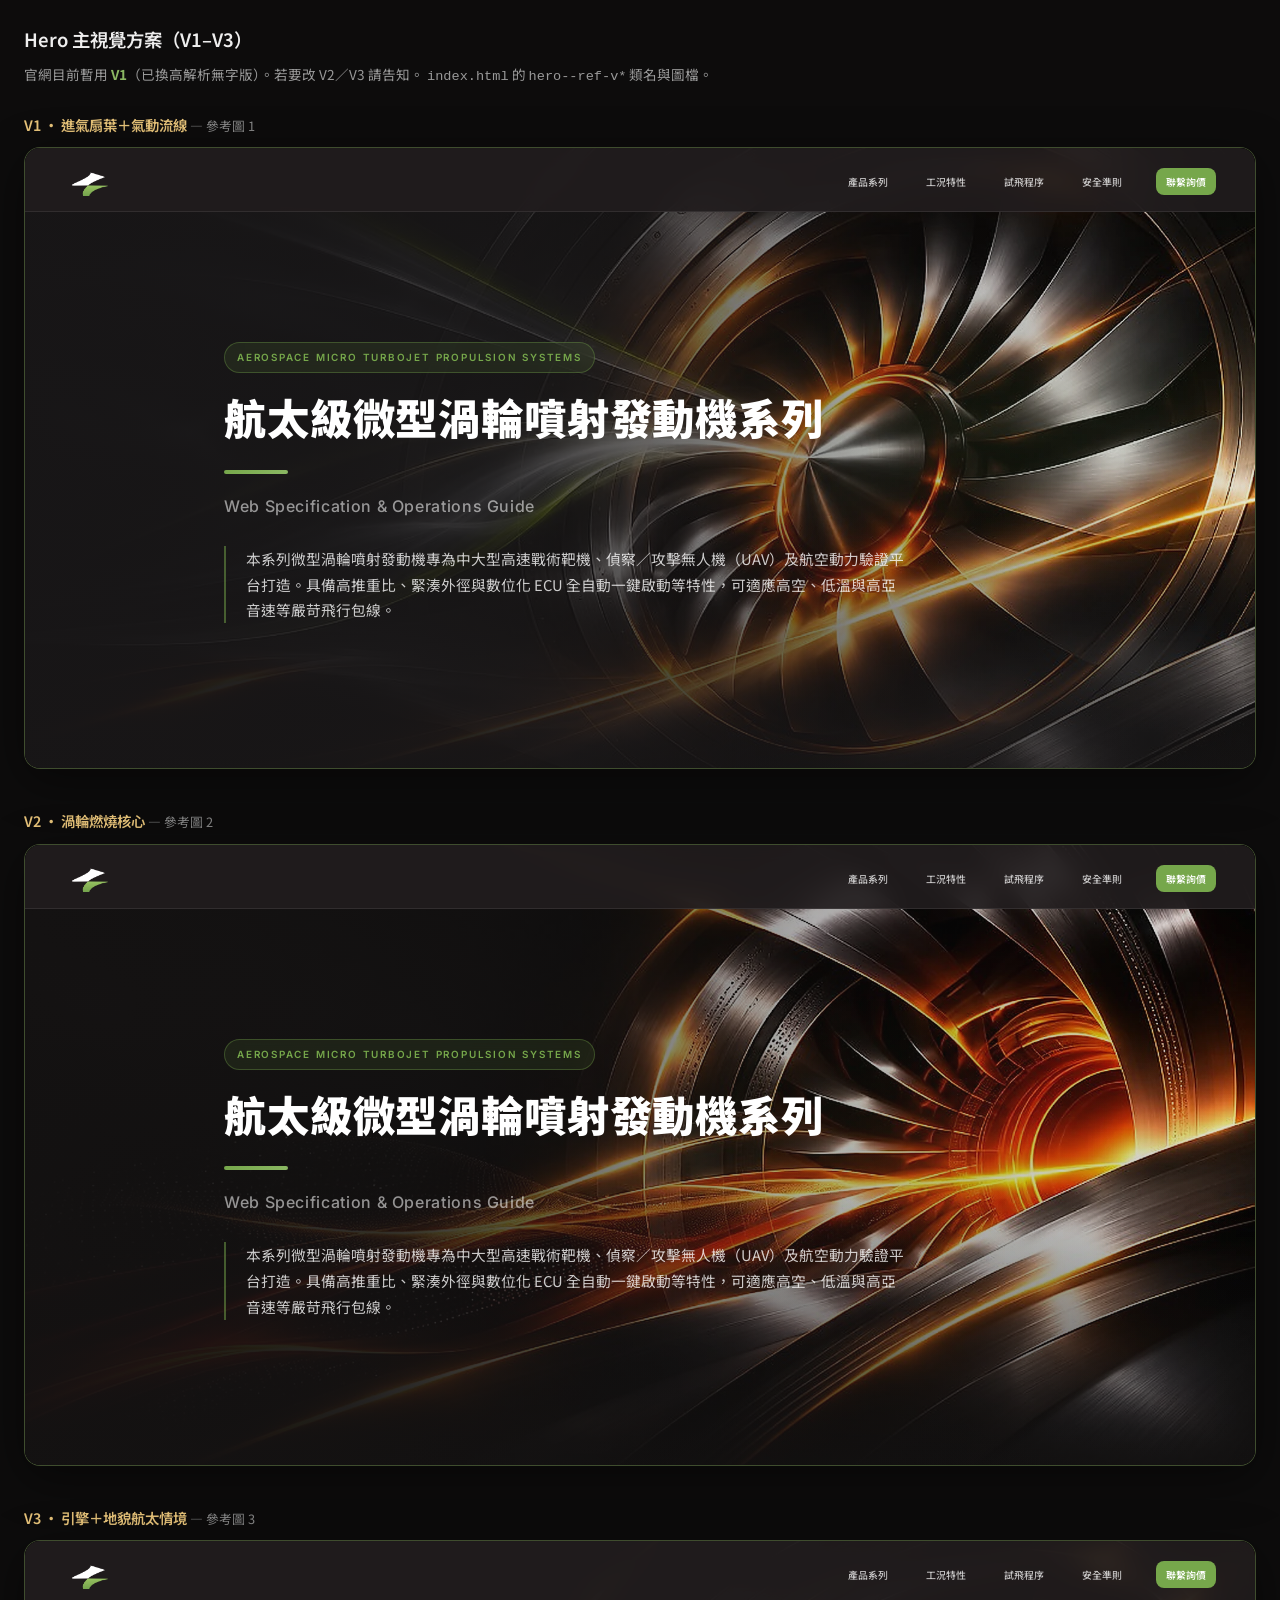
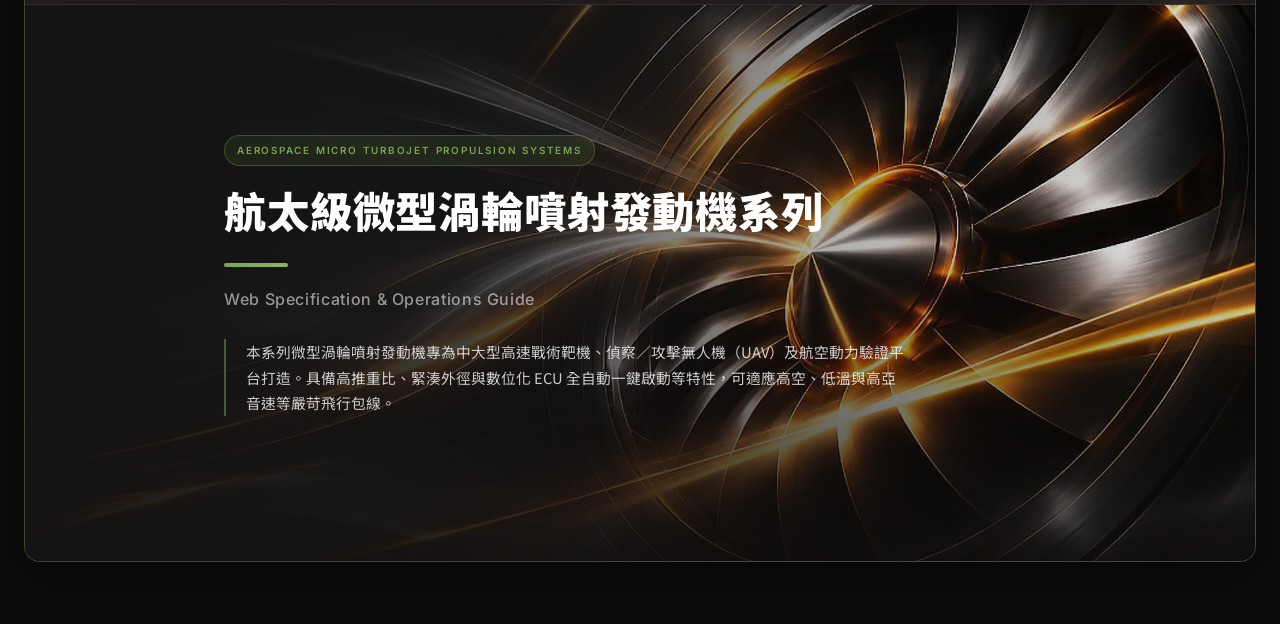
==== commit 2a5c7fd0: "換用客戶提供的高解析無字 Hero 圖 V1–V3 全畫面素材並輸出 2048px WebP／JPG，無需裁切 mockup 文案區。  Co-authored-by: Cursor <cursora" ====
--- a/hero-kv-preview.html
+++ b/hero-kv-preview.html
@@ -108,7 +108,7 @@
 <body class="preview-page">
   <h1>Hero 主視覺方案（V1–V3）</h1>
   <p class="intro">
-    官網目前暫用 <strong style="color:#8BB863">V1</strong>。若要改為 V2 或 V3，跟我說一聲再換
+    官網目前暫用 <strong style="color:#8BB863">V1</strong>（已換高解析無字版）。若要改 V2／V3 請告知。
     <code>index.html</code> 的 <code>hero--ref-v*</code> 類名與圖檔。
   </p>
   <div id="composite-heroes"></div>
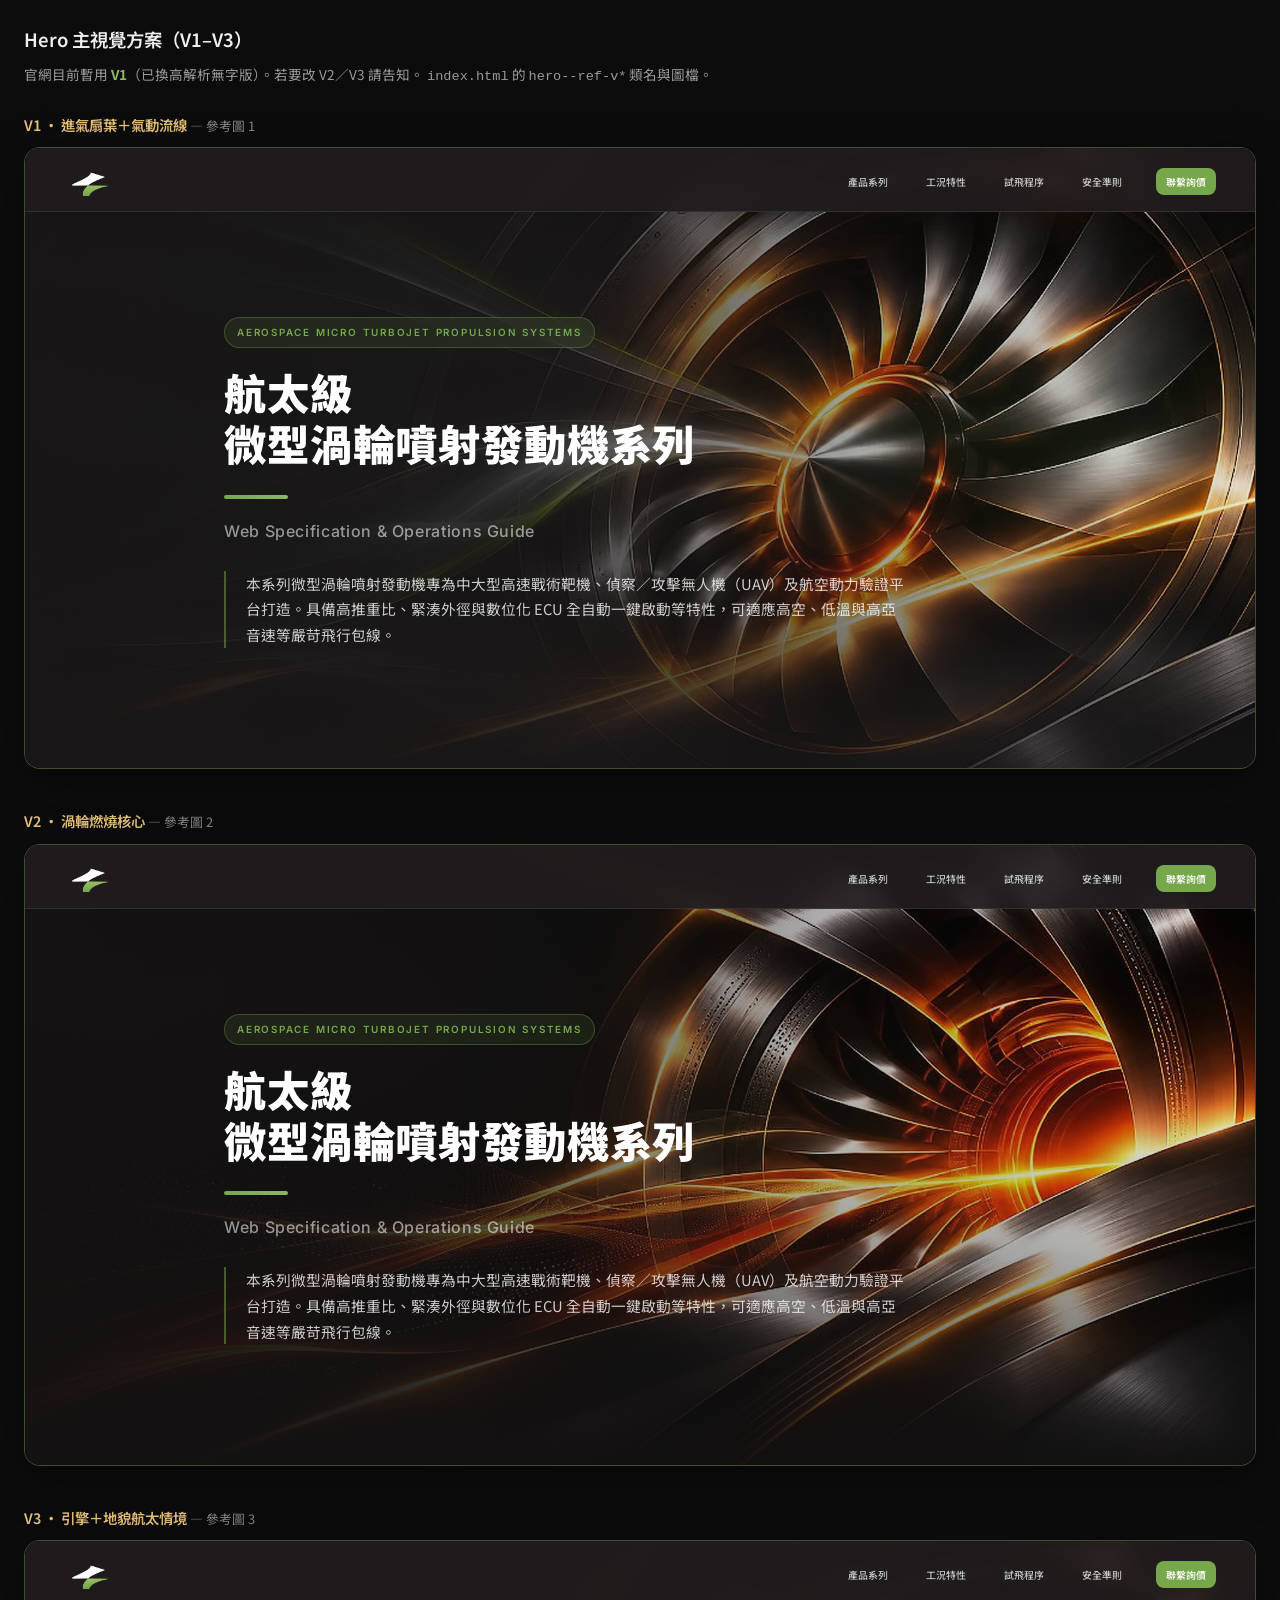
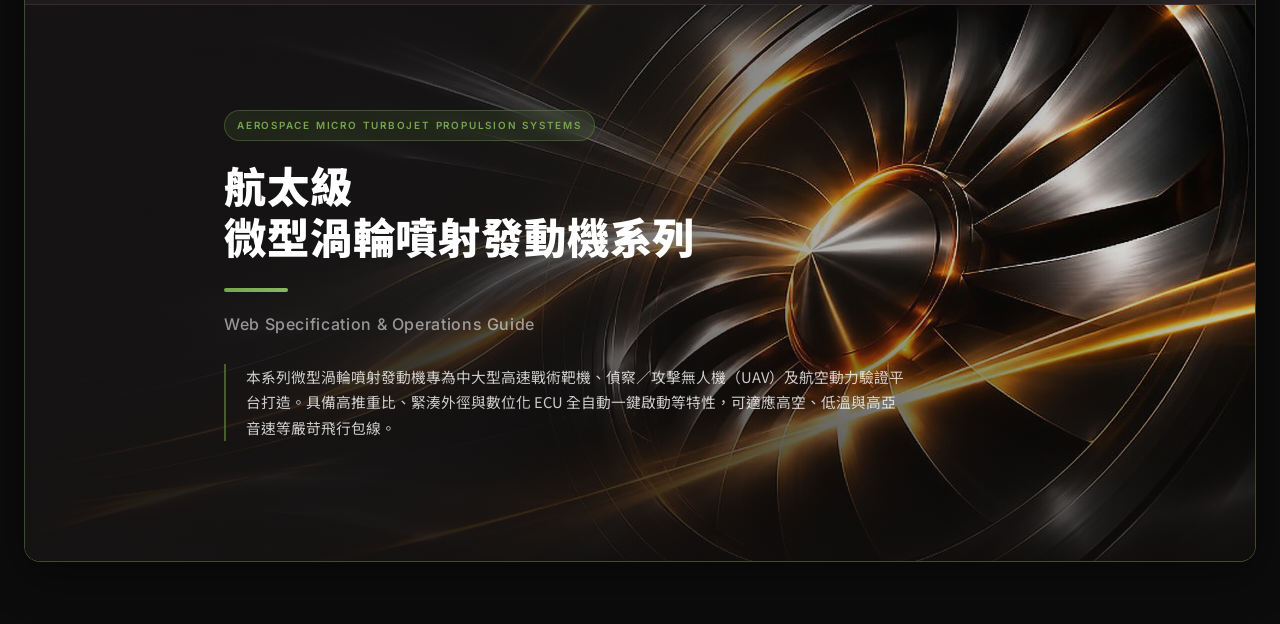
==== commit 780274e0: "Hero 標題改為兩行：航太級／微型渦輪噴射發動機系列 Co-authored-by: Cursor <cursoragent@cursor.com>" ====
--- a/hero-kv-preview.html
+++ b/hero-kv-preview.html
@@ -140,7 +140,10 @@
       </div>
       <div class="container hero__content hero__content--doc">
         <div class="hero__badge">Aerospace Micro Turbojet Propulsion Systems</div>
-        <h1 class="hero__title">航太級微型渦輪噴射發動機系列</h1>
+        <h1 class="hero__title">
+          <span class="hero__title-line">航太級</span>
+          <span class="hero__title-line">微型渦輪噴射發動機系列</span>
+        </h1>
         <div class="hero__rule" aria-hidden="true"></div>
         <p class="hero__subtitle">Web Specification &amp; Operations Guide</p>
         <p class="hero__desc">
--- a/styles.css
+++ b/styles.css
@@ -345,10 +345,18 @@
 .hero__title {
   font-size: clamp(2.2rem, 5.5vw, 3.75rem);
   font-weight: 900;
-  line-height: 1.15;
+  line-height: 1.12;
   letter-spacing: 0.02em;
   margin-bottom: 0;
   color: #fff;
+}
+
+.hero__title-line {
+  display: block;
+}
+
+.hero__title-line + .hero__title-line {
+  margin-top: 0.08em;
 }
 
 .hero__title-accent {
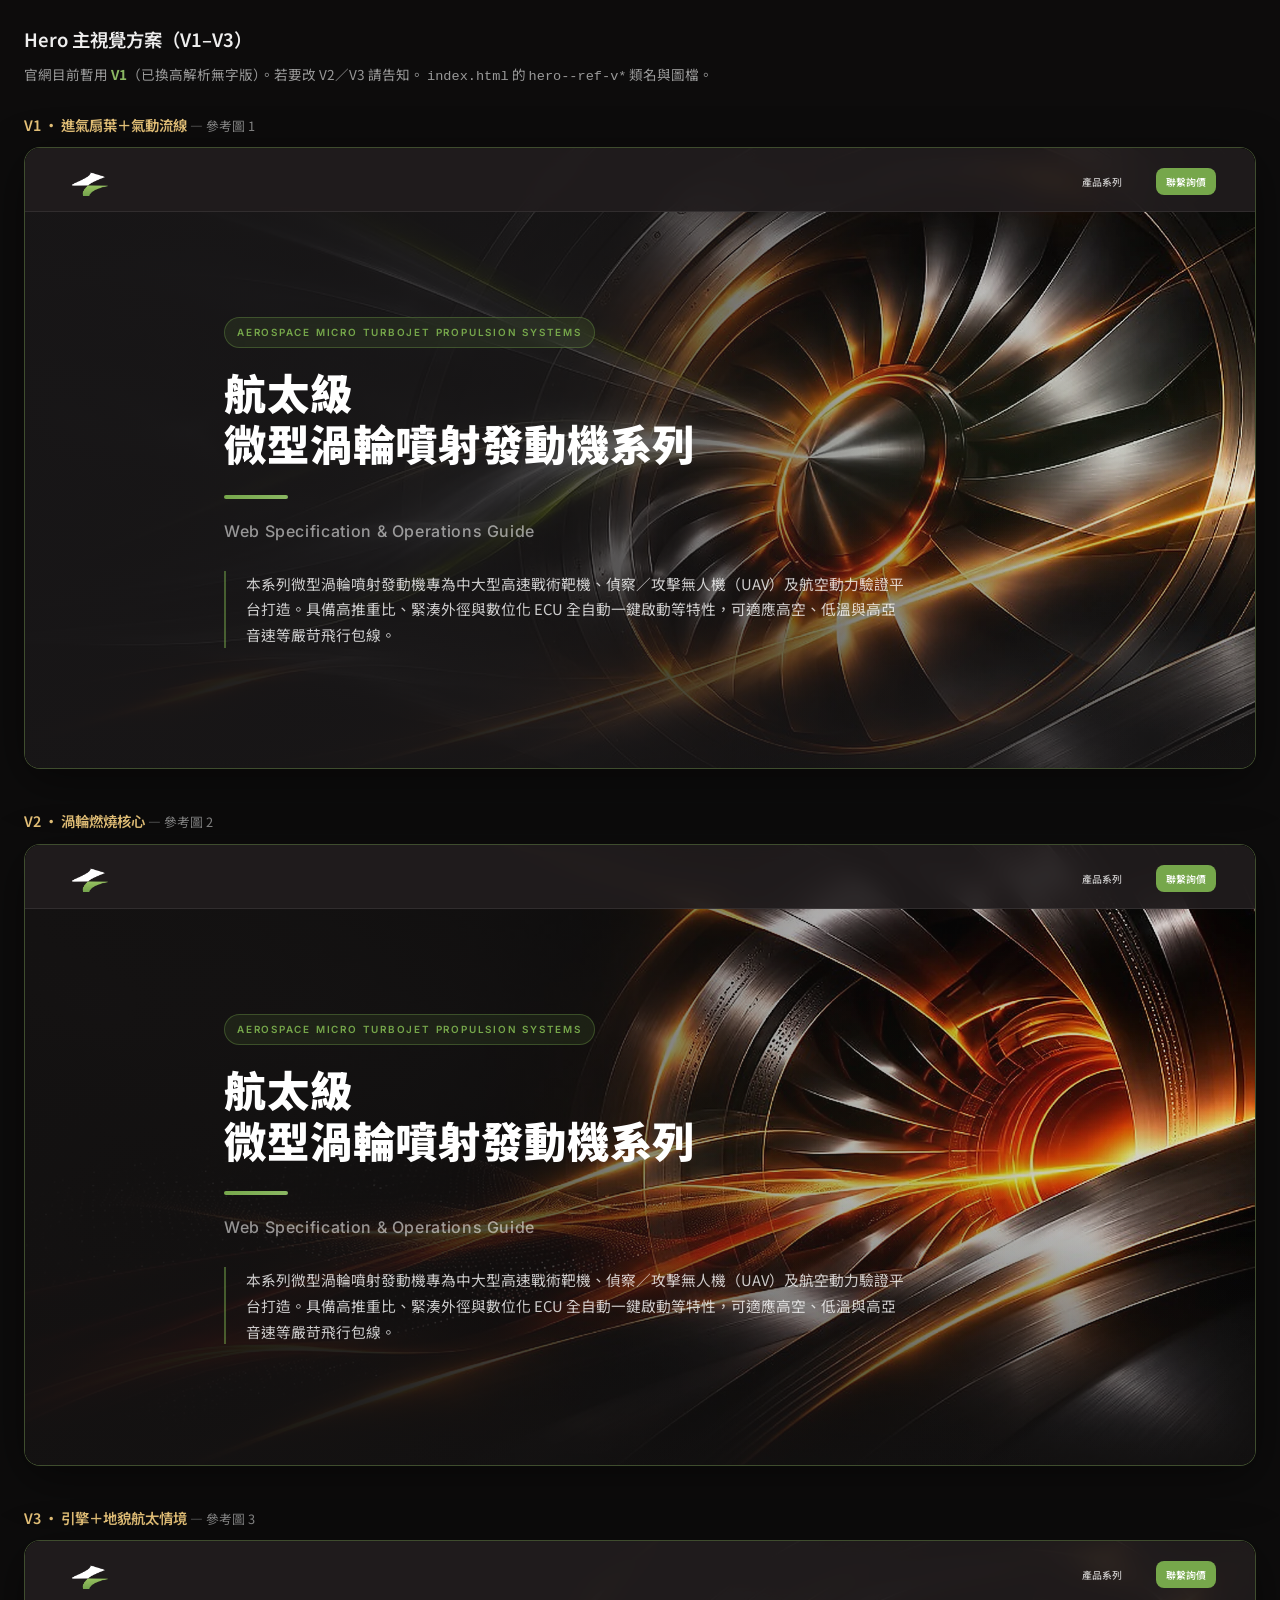
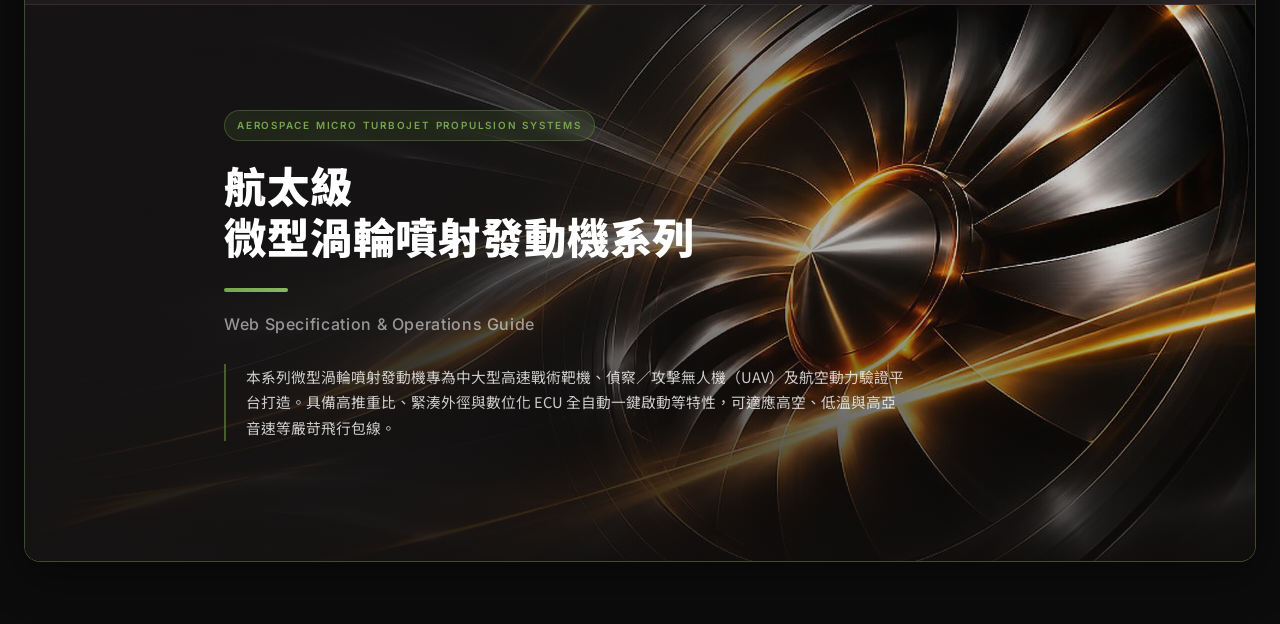
==== commit d56d8a69: "依客戶文件調整內容，主視覺不變 新增規格對照表、產品照順序與型號命名；聯絡改為 WhatsApp／HYPERSEEK 信箱；移除文件未列之區塊。  Co-authored-by: Cursor <cu" ====
--- a/hero-kv-preview.html
+++ b/hero-kv-preview.html
@@ -121,9 +121,6 @@
         </a>
         <ul class="nav__menu">
           <li><a href="#" class="nav__link" tabindex="-1">產品系列</a></li>
-          <li><a href="#" class="nav__link" tabindex="-1">工況特性</a></li>
-          <li><a href="#" class="nav__link" tabindex="-1">試飛程序</a></li>
-          <li><a href="#" class="nav__link" tabindex="-1">安全準則</a></li>
           <li><a href="#" class="nav__link nav__link--cta" tabindex="-1">聯繫詢價</a></li>
         </ul>
       </nav>
--- a/styles.css
+++ b/styles.css
@@ -1749,20 +1749,165 @@
 }
 
 /* ===== Product lineup (simplified) ===== */
-.lineup-grid {
-  display: grid;
-  grid-template-columns: repeat(4, 1fr);
-  gap: 20px;
-  margin-bottom: 28px;
-}
-
-.lineup-card {
+.lineup-grid__title {
+  font-size: 1.05rem;
+  font-weight: 700;
+  margin: 40px 0 20px;
+  color: var(--color-text);
+}
+
+.spec-table--compact {
+  font-size: 0.88rem;
+}
+
+.spec-table--compact .spec-th,
+.spec-table--compact .spec-td {
+  padding: 14px 16px;
+}
+
+.contact-channels {
+  list-style: none;
+  display: flex;
+  flex-wrap: wrap;
+  gap: 24px 40px;
+  margin-bottom: 32px;
+  padding: 20px 24px;
   background: #fff;
   border: 1px solid var(--color-border);
   border-radius: var(--radius-lg);
-  padding: 28px 24px;
+  box-shadow: var(--shadow-sm);
+}
+
+.contact-channels strong {
+  display: block;
+  font-size: 0.8rem;
+  color: var(--color-text-muted);
+  margin-bottom: 4px;
+}
+
+.contact-channels a {
+  font-size: 1rem;
+  font-weight: 600;
+  color: var(--color-accent-dark);
+}
+
+.contact-channels a:hover {
+  color: var(--color-accent);
+}
+
+.contact__form-lead {
+  font-size: 0.88rem;
+  color: var(--color-text-muted);
+  line-height: 1.65;
+  margin: -8px 0 20px;
+}
+
+.lineup-grid {
+  display: grid;
+  grid-template-columns: repeat(auto-fill, minmax(280px, 1fr));
+  gap: 24px;
+  margin-bottom: 28px;
+}
+
+.lineup-card {
+  display: flex;
+  flex-direction: column;
+  background: #fff;
+  border: 1px solid var(--color-border);
+  border-radius: var(--radius-lg);
+  padding: 0 0 24px;
   box-shadow: var(--shadow-sm);
   transition: transform var(--transition), box-shadow var(--transition);
+  overflow: hidden;
+}
+
+.lineup-card__media {
+  aspect-ratio: 4 / 3;
+  background: var(--color-bg-elevated);
+  display: flex;
+  align-items: center;
+  justify-content: center;
+  padding: 16px;
+  border-bottom: 1px solid var(--color-border);
+}
+
+.lineup-card__media img {
+  width: 100%;
+  height: 100%;
+  object-fit: contain;
+}
+
+.lineup-card__media--empty {
+  color: var(--color-text-muted);
+  font-size: 0.9rem;
+  letter-spacing: 0.04em;
+  background: repeating-linear-gradient(
+    -45deg,
+    var(--color-bg-elevated),
+    var(--color-bg-elevated) 8px,
+    #eceef1 8px,
+    #eceef1 16px
+  );
+}
+
+.lineup-card__name,
+.lineup-card__tier,
+.lineup-card__text,
+.lineup-card__angles,
+.lineup-card__cta {
+  margin-left: 24px;
+  margin-right: 24px;
+}
+
+.lineup-card__name {
+  margin-top: 20px;
+}
+
+.lineup-card__angles {
+  margin-top: 12px;
+  font-size: 0.85rem;
+}
+
+.lineup-card__angles summary {
+  cursor: pointer;
+  color: var(--color-accent-dark);
+  font-weight: 600;
+  list-style: none;
+}
+
+.lineup-card__angles summary::-webkit-details-marker {
+  display: none;
+}
+
+.lineup-card__thumbs {
+  display: grid;
+  grid-template-columns: repeat(2, 1fr);
+  gap: 8px;
+  margin-top: 12px;
+}
+
+.lineup-card__thumbs img {
+  width: 100%;
+  aspect-ratio: 4 / 3;
+  object-fit: cover;
+  border-radius: 8px;
+  border: 1px solid var(--color-border);
+  background: var(--color-bg-elevated);
+}
+
+.lineup-card__cta {
+  display: inline-flex;
+  align-self: flex-start;
+  margin-top: auto;
+  padding-top: 16px;
+  font-size: 0.88rem;
+  font-weight: 600;
+  color: var(--color-accent-dark);
+  transition: color var(--transition);
+}
+
+.lineup-card__cta:hover {
+  color: var(--color-accent);
 }
 
 .lineup-card:hover {
@@ -1886,16 +2031,19 @@
   color: var(--color-accent);
 }
 
-@media (max-width: 1024px) {
-  .lineup-grid {
-    grid-template-columns: repeat(2, 1fr);
-  }
-}
-
-@media (max-width: 560px) {
-  .lineup-grid {
-    grid-template-columns: 1fr;
-  }
+.lineup-card {
+  position: relative;
+}
+
+.lineup-card:not(.lineup-card--no-media)::before {
+  content: '';
+  position: absolute;
+  top: 0;
+  left: 0;
+  right: 0;
+  height: 3px;
+  background: var(--color-gradient);
+  z-index: 1;
 }
 
 /* ===== Spec Table ===== */
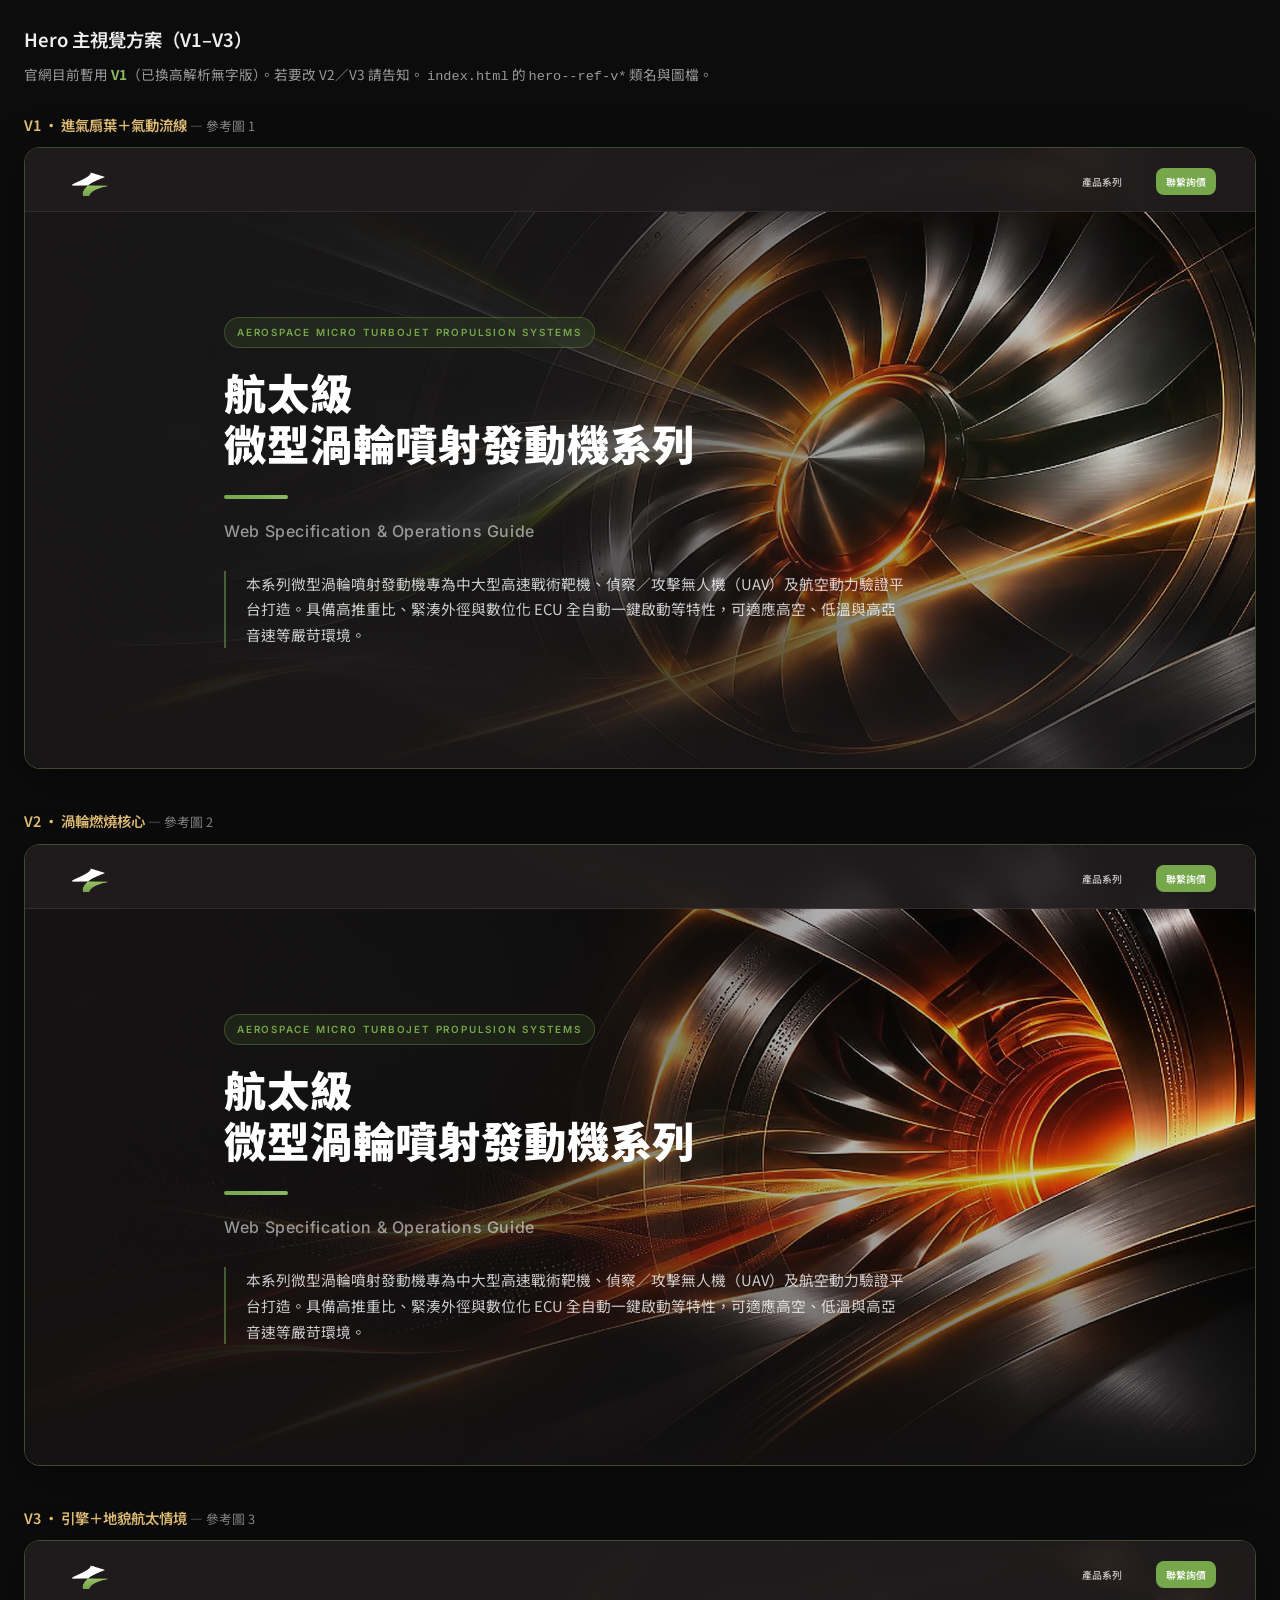
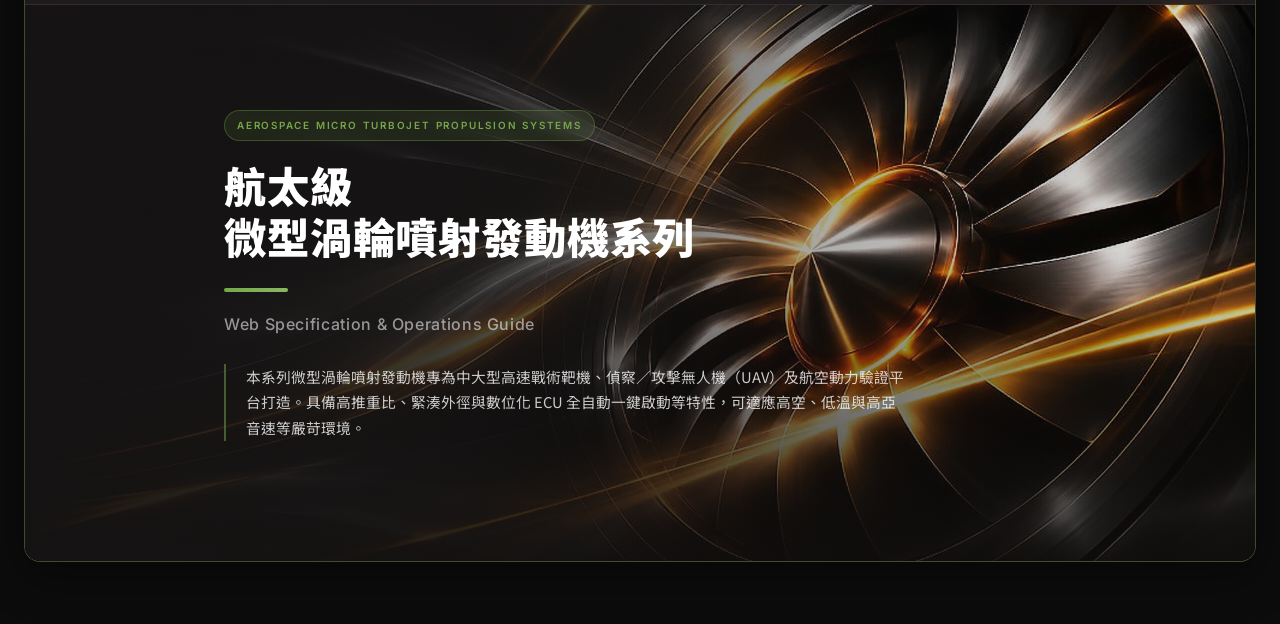
==== commit e9990204: "依客戶文件黃標更新 Hero、型號與聯絡文案 三角翼＋渦輪隱喻主視覺；移除「飛行包線」；型號改 SS 系列單一名稱。  Co-authored-by: Cursor <cursoragent@curs" ====
--- a/hero-kv-preview.html
+++ b/hero-kv-preview.html
@@ -144,7 +144,7 @@
         <div class="hero__rule" aria-hidden="true"></div>
         <p class="hero__subtitle">Web Specification &amp; Operations Guide</p>
         <p class="hero__desc">
-          本系列微型渦輪噴射發動機專為中大型高速戰術靶機、偵察／攻擊無人機（UAV）及航空動力驗證平台打造。具備高推重比、緊湊外徑與數位化 ECU 全自動一鍵啟動等特性，可適應高空、低溫與高亞音速等嚴苛飛行包線。
+          本系列微型渦輪噴射發動機專為中大型高速戰術靶機、偵察／攻擊無人機（UAV）及航空動力驗證平台打造。具備高推重比、緊湊外徑與數位化 ECU 全自動一鍵啟動等特性，可適應高空、低溫與高亞音速等嚴苛環境。
         </p>
       </div>
     </section>
--- a/styles.css
+++ b/styles.css
@@ -292,6 +292,14 @@
 }
 
 .hero--ref-v3 .hero__kv-img { object-position: 52% 45%; }
+.hero--ref-delta .hero__kv-img { object-position: 68% 42%; }
+.hero--ref-delta .hero__overlay {
+  background:
+    linear-gradient(102deg, rgba(24, 22, 23, 0.96) 0%, rgba(24, 22, 23, 0.88) 36%, rgba(24, 22, 23, 0.4) 62%, rgba(24, 22, 23, 0.08) 100%),
+    linear-gradient(to top, rgba(24, 22, 23, 0.78) 0%, transparent 45%),
+    radial-gradient(ellipse 48% 40% at 74% 44%, rgba(118, 167, 75, 0.14) 0%, transparent 68%);
+}
+
 .hero--ref-v3 .hero__overlay {
   background:
     linear-gradient(108deg, rgba(22, 20, 20, 0.95) 0%, rgba(22, 20, 20, 0.78) 38%, rgba(22, 20, 20, 0.32) 64%, rgba(22, 20, 20, 0.06) 100%),
@@ -302,13 +310,15 @@
 @media (max-width: 768px) {
   .hero--ref-v1 .hero__kv-img,
   .hero--ref-v2 .hero__kv-img,
-  .hero--ref-v3 .hero__kv-img {
+  .hero--ref-v3 .hero__kv-img,
+  .hero--ref-delta .hero__kv-img {
     object-position: 75% center;
   }
 
   .hero--ref-v1 .hero__overlay,
   .hero--ref-v2 .hero__overlay,
-  .hero--ref-v3 .hero__overlay {
+  .hero--ref-v3 .hero__overlay,
+  .hero--ref-delta .hero__overlay {
     background:
       linear-gradient(180deg, rgba(24, 22, 23, 0.94) 0%, rgba(24, 22, 23, 0.9) 100%);
   }
@@ -560,7 +570,202 @@
 }
 
 .specs {
-  background: var(--color-bg-elevated);
+  position: relative;
+  isolation: isolate;
+  background: #e9edf3;
+  overflow: hidden;
+}
+
+.specs::before {
+  content: '';
+  position: absolute;
+  inset: 0;
+  z-index: 0;
+  background:
+    radial-gradient(ellipse 70% 55% at 15% -10%, rgba(118, 167, 75, 0.18), transparent 58%),
+    radial-gradient(ellipse 55% 45% at 95% 110%, rgba(33, 29, 30, 0.08), transparent 52%),
+    linear-gradient(165deg, #f3f6fa 0%, #e6ebf2 45%, #eceff4 100%);
+  pointer-events: none;
+}
+
+.specs::after {
+  content: '';
+  position: absolute;
+  inset: 0;
+  z-index: 0;
+  background-image:
+    linear-gradient(rgba(33, 29, 30, 0.035) 1px, transparent 1px),
+    linear-gradient(90deg, rgba(33, 29, 30, 0.035) 1px, transparent 1px);
+  background-size: 56px 56px;
+  mask-image: linear-gradient(180deg, #000 0%, transparent 92%);
+  pointer-events: none;
+  opacity: 0.65;
+}
+
+.specs > .container {
+  position: relative;
+  z-index: 1;
+}
+
+/* Specs ambient — turbine + plume (decorative) */
+.specs-ambient {
+  position: absolute;
+  inset: 0;
+  z-index: 0;
+  overflow: hidden;
+  pointer-events: none;
+}
+
+.specs-ambient__plume {
+  position: absolute;
+  right: -8%;
+  bottom: -6%;
+  width: min(58vw, 520px);
+  height: min(45vw, 380px);
+  opacity: 0.55;
+  mix-blend-mode: screen;
+}
+
+.specs-ambient__turbine {
+  position: absolute;
+  width: clamp(140px, 22vw, 260px);
+  aspect-ratio: 1;
+  border-radius: 50%;
+  opacity: 0.22;
+}
+
+.specs-ambient__turbine::before,
+.specs-ambient__turbine::after {
+  content: '';
+  position: absolute;
+  inset: 0;
+  border-radius: 50%;
+}
+
+.specs-ambient__turbine::before {
+  background:
+    repeating-conic-gradient(
+      from 0deg,
+      rgba(118, 167, 75, 0) 0deg 10deg,
+      rgba(118, 167, 75, 0.55) 10deg 14deg,
+      rgba(118, 167, 75, 0) 14deg 22deg
+    );
+  animation: specs-turbine-spin 9s linear infinite;
+  mask: radial-gradient(circle, #000 38%, transparent 39%, transparent 72%, #000 73%);
+  -webkit-mask: radial-gradient(circle, #000 38%, transparent 39%, transparent 72%, #000 73%);
+}
+
+.specs-ambient__turbine::after {
+  inset: 18%;
+  border: 1px solid rgba(118, 167, 75, 0.25);
+  box-shadow:
+    inset 0 0 24px rgba(118, 167, 75, 0.12),
+    0 0 40px rgba(118, 167, 75, 0.08);
+}
+
+.specs-ambient__turbine--tl {
+  top: 6%;
+  left: -4%;
+}
+
+.specs-ambient__turbine--br {
+  bottom: 12%;
+  right: 6%;
+  opacity: 0.16;
+}
+
+.specs-ambient__turbine--br::before {
+  animation-duration: 14s;
+}
+
+.specs-ambient__hub {
+  position: absolute;
+  z-index: 1;
+  top: 50%;
+  left: 50%;
+  width: 22%;
+  height: 22%;
+  transform: translate(-50%, -50%);
+  border-radius: 50%;
+  background: radial-gradient(circle at 35% 35%, #fff 0%, #c5d4e0 35%, #8a97a4 100%);
+  box-shadow: 0 0 12px rgba(255, 255, 255, 0.35);
+}
+
+@keyframes specs-turbine-spin {
+  to { transform: rotate(360deg); }
+}
+
+.specs-ambient__rocket {
+  position: absolute;
+  width: clamp(160px, 18vw, 220px);
+  height: 3px;
+  border-radius: 999px;
+  background: linear-gradient(
+    90deg,
+    transparent 0%,
+    rgba(255, 160, 90, 0.65) 15%,
+    rgba(255, 220, 140, 0.9) 45%,
+    rgba(118, 167, 75, 0.55) 70%,
+    transparent 100%
+  );
+  filter: blur(0.4px);
+  opacity: 0.35;
+  transform-origin: left center;
+}
+
+.specs-ambient__rocket::after {
+  content: '';
+  position: absolute;
+  left: 0;
+  top: 50%;
+  width: 8px;
+  height: 8px;
+  transform: translate(-50%, -50%);
+  border-radius: 50%;
+  background: radial-gradient(circle, #fff 0%, #ffb347 45%, rgba(255, 140, 40, 0.3) 70%, transparent 100%);
+  box-shadow: 0 0 18px rgba(255, 180, 80, 0.85);
+}
+
+.specs-ambient__rocket--a {
+  top: 22%;
+  right: 8%;
+  transform: rotate(-28deg);
+  animation: specs-rocket-glide 18s ease-in-out infinite;
+}
+
+.specs-ambient__rocket--b {
+  bottom: 38%;
+  left: 12%;
+  width: clamp(120px, 14vw, 180px);
+  transform: rotate(12deg);
+  opacity: 0.22;
+  animation: specs-rocket-glide 24s ease-in-out infinite reverse;
+}
+
+@keyframes specs-rocket-glide {
+  0%, 100% {
+    transform: translateX(0) rotate(var(--rocket-tilt, -28deg));
+    opacity: 0.2;
+  }
+  45% {
+    transform: translateX(36px) rotate(calc(var(--rocket-tilt, -28deg) - 4deg));
+    opacity: 0.42;
+  }
+}
+
+.specs-ambient__rocket--a {
+  --rocket-tilt: -28deg;
+}
+
+.specs-ambient__rocket--b {
+  --rocket-tilt: 12deg;
+}
+
+.specs .section__title {
+  background: linear-gradient(120deg, #211d1e 0%, #3d4544 55%, #5f8a3c 100%);
+  -webkit-background-clip: text;
+  background-clip: text;
+  color: transparent;
 }
 
 .profiles {
@@ -1748,21 +1953,522 @@
   }
 }
 
-/* ===== Product lineup (simplified) ===== */
-.lineup-grid__title {
-  font-size: 1.05rem;
+/* ===== Product series + lightbox ===== */
+.product-series-list {
+  display: flex;
+  flex-direction: column;
+  gap: 20px;
+}
+
+.product-series-list--stagger.reveal:not(.visible) .product-series {
+  opacity: 0;
+  transform: translateY(22px) scale(0.99);
+}
+
+.product-series-list--stagger.reveal.visible .product-series {
+  animation: product-series-in 0.72s cubic-bezier(0.22, 1, 0.36, 1) backwards;
+}
+
+.product-series-list--stagger.reveal.visible .product-series:nth-child(1) { animation-delay: 0.04s; }
+.product-series-list--stagger.reveal.visible .product-series:nth-child(2) { animation-delay: 0.1s; }
+.product-series-list--stagger.reveal.visible .product-series:nth-child(3) { animation-delay: 0.16s; }
+.product-series-list--stagger.reveal.visible .product-series:nth-child(4) { animation-delay: 0.22s; }
+.product-series-list--stagger.reveal.visible .product-series:nth-child(5) { animation-delay: 0.28s; }
+
+@keyframes product-series-in {
+  from {
+    opacity: 0;
+    transform: translateY(28px) scale(0.97);
+    filter: blur(4px);
+  }
+  to {
+    opacity: 1;
+    transform: translateY(0) scale(1);
+    filter: blur(0);
+  }
+}
+
+.product-series {
+  position: relative;
+  background: rgba(255, 255, 255, 0.88);
+  backdrop-filter: blur(10px);
+  border: 1px solid rgba(255, 255, 255, 0.9);
+  border-radius: var(--radius-lg);
+  padding: 18px 20px 16px;
+  box-shadow:
+    0 4px 24px rgba(33, 29, 30, 0.06),
+    0 0 0 1px rgba(118, 167, 75, 0.06);
+  transition:
+    transform 0.45s cubic-bezier(0.22, 1, 0.36, 1),
+    box-shadow 0.45s ease;
+}
+
+.product-series:hover {
+  transform: translateY(-3px);
+  box-shadow:
+    0 16px 40px rgba(33, 29, 30, 0.1),
+    0 0 0 1px rgba(118, 167, 75, 0.18),
+    0 0 32px rgba(118, 167, 75, 0.12);
+}
+
+.product-series::before {
+  content: '';
+  position: absolute;
+  top: 0;
+  left: 0;
+  right: 0;
+  height: 3px;
+  border-radius: var(--radius-lg) var(--radius-lg) 0 0;
+  background: linear-gradient(
+    90deg,
+    rgba(118, 167, 75, 0.2) 0%,
+    #8bb863 35%,
+    #76a74b 50%,
+    #8bb863 65%,
+    rgba(118, 167, 75, 0.2) 100%
+  );
+  background-size: 200% 100%;
+  animation: product-series-shine 6s ease-in-out infinite;
+}
+
+@keyframes product-series-shine {
+  0%, 100% { background-position: 0% 50%; }
+  50% { background-position: 100% 50%; }
+}
+
+.product-series__name {
+  display: flex;
+  align-items: center;
+  gap: 10px;
+  font-size: 1.15rem;
+  font-weight: 800;
+  margin-bottom: 10px;
+  letter-spacing: 0.02em;
+}
+
+.product-series__name::before {
+  content: '';
+  flex-shrink: 0;
+  width: 4px;
+  height: 1.15em;
+  border-radius: 3px;
+  background: var(--color-gradient);
+  box-shadow: 0 0 14px rgba(118, 167, 75, 0.55);
+}
+
+.product-series__specs {
+  display: grid;
+  grid-template-columns: repeat(6, minmax(0, 1fr));
+  gap: 8px 12px;
+  margin: 0 0 12px;
+  padding: 10px 12px;
+  background: linear-gradient(145deg, rgba(255, 255, 255, 0.95), rgba(245, 248, 252, 0.85));
+  border-radius: var(--radius);
+  border: 1px solid rgba(33, 29, 30, 0.08);
+  box-shadow: inset 0 1px 0 rgba(255, 255, 255, 0.9);
+}
+
+.product-series__specs > div:first-child dd {
+  font-size: 0.95rem;
+  color: var(--color-accent-dark);
+  text-shadow: 0 0 20px rgba(118, 167, 75, 0.25);
+}
+
+.product-series__specs > div {
+  min-width: 0;
+}
+
+.product-series__specs dt {
+  font-size: 0.72rem;
+  font-weight: 600;
+  color: var(--color-text-muted);
+  margin-bottom: 3px;
+}
+
+.product-series__specs dd {
+  margin: 0;
+  font-size: 0.88rem;
+  font-weight: 600;
+  color: var(--color-text);
+  line-height: 1.35;
+}
+
+.product-series__gallery {
+  display: grid;
+  grid-template-columns: repeat(3, minmax(0, 1fr));
+  gap: 8px;
+  align-items: center;
+}
+
+.product-series__thumb {
+  position: relative;
+  display: flex;
+  align-items: center;
+  justify-content: center;
+  width: 100%;
+  margin: 0;
+  padding: 4px 6px;
+  border: 1px solid rgba(33, 29, 30, 0.1);
+  border-radius: var(--radius);
+  background: linear-gradient(160deg, #fafbfc, #f0f3f7);
+  cursor: zoom-in;
+  overflow: hidden;
+  transition:
+    transform 0.35s cubic-bezier(0.22, 1, 0.36, 1),
+    border-color 0.35s ease,
+    box-shadow 0.35s ease;
+}
+
+.product-series__thumb::after {
+  content: '';
+  position: absolute;
+  inset: 0;
+  background: radial-gradient(circle at 50% 50%, rgba(118, 167, 75, 0.22), transparent 65%);
+  opacity: 0;
+  transition: opacity 0.35s ease;
+  pointer-events: none;
+}
+
+.product-series__thumb:focus-visible {
+  outline: 2px solid var(--color-accent);
+  outline-offset: 2px;
+}
+
+.product-series__thumb:hover {
+  transform: scale(1.03);
+  border-color: rgba(118, 167, 75, 0.45);
+  box-shadow: 0 10px 28px rgba(118, 167, 75, 0.2);
+}
+
+.product-series__thumb:hover::after {
+  opacity: 1;
+}
+
+.product-series__thumb-label {
+  position: absolute;
+  right: 6px;
+  bottom: 6px;
+  z-index: 1;
+  padding: 3px 8px;
+  font-size: 0.65rem;
   font-weight: 700;
-  margin: 40px 0 20px;
-  color: var(--color-text);
-}
-
-.spec-table--compact {
+  letter-spacing: 0.06em;
+  color: #fff;
+  background: rgba(33, 29, 30, 0.72);
+  border-radius: 6px;
+  opacity: 0;
+  transform: translateY(4px);
+  transition: opacity 0.3s ease, transform 0.3s ease;
+  pointer-events: none;
+}
+
+.product-series__thumb:hover .product-series__thumb-label,
+.product-series__thumb:focus-visible .product-series__thumb-label {
+  opacity: 1;
+  transform: translateY(0);
+}
+
+.product-series__gallery img,
+.product-series__shot {
+  display: block;
+  width: 100%;
+  height: auto;
+  max-height: clamp(92px, 11.5vw, 148px);
+  margin-inline: auto;
+  object-fit: contain;
+  object-position: center;
+  padding: 0;
+  border: 0;
+  background: transparent;
+  box-sizing: border-box;
+  transition: transform 0.45s cubic-bezier(0.22, 1, 0.36, 1);
+  pointer-events: none;
+}
+
+.product-series__thumb:hover img,
+.product-series__thumb:hover .product-series__shot img {
+  transform: scale(1.05);
+}
+
+.product-series__shot {
+  display: flex;
+  align-items: center;
+  justify-content: center;
+  max-height: none;
+  width: 100%;
+}
+
+.product-series__shot img {
+  width: auto;
+  max-width: 100%;
+  height: auto;
+  max-height: clamp(92px, 11.5vw, 148px);
+  margin: 0;
+}
+
+.product-series__gallery--empty {
+  min-height: 88px;
+  display: flex;
+  align-items: center;
+  justify-content: center;
+  background: repeating-linear-gradient(
+    -45deg,
+    var(--color-bg-elevated),
+    var(--color-bg-elevated) 8px,
+    #eceef1 8px,
+    #eceef1 16px
+  );
+  border: 1px dashed var(--color-border);
+  border-radius: var(--radius);
+}
+
+.product-series__gallery--empty p {
+  margin: 0;
+  color: var(--color-text-muted);
+}
+
+.product-series__cta {
+  display: inline-flex;
+  align-items: center;
+  gap: 6px;
+  margin-top: 10px;
   font-size: 0.88rem;
-}
-
-.spec-table--compact .spec-th,
-.spec-table--compact .spec-td {
-  padding: 14px 16px;
+  font-weight: 600;
+  color: var(--color-accent-dark);
+  transition: color 0.25s ease, gap 0.25s ease;
+}
+
+.product-series__cta::after {
+  content: '→';
+  transition: transform 0.25s ease;
+}
+
+.product-series__cta:hover {
+  color: var(--color-accent);
+  gap: 10px;
+}
+
+.product-series__cta:hover::after {
+  transform: translateX(3px);
+}
+
+/* Lightbox */
+.lightbox {
+  position: fixed;
+  inset: 0;
+  z-index: 2500;
+  display: flex;
+  align-items: center;
+  justify-content: center;
+  padding: 20px;
+  opacity: 0;
+  visibility: hidden;
+  transition: opacity 0.35s ease, visibility 0.35s ease;
+}
+
+.lightbox.is-open {
+  opacity: 1;
+  visibility: visible;
+}
+
+.lightbox[hidden] {
+  display: none;
+}
+
+.lightbox:not([hidden]) {
+  display: flex;
+}
+
+.lightbox__scrim {
+  position: absolute;
+  inset: 0;
+  background: rgba(12, 14, 18, 0.82);
+  backdrop-filter: blur(12px) saturate(1.2);
+}
+
+.lightbox__dialog {
+  position: relative;
+  z-index: 1;
+  width: min(96vw, 1080px);
+  max-height: min(92vh, 900px);
+  display: grid;
+  grid-template-columns: auto 1fr auto;
+  align-items: center;
+  gap: 8px;
+  transform: scale(0.94) translateY(12px);
+  transition: transform 0.4s cubic-bezier(0.22, 1, 0.36, 1);
+}
+
+.lightbox.is-open .lightbox__dialog {
+  transform: scale(1) translateY(0);
+}
+
+.lightbox__figure {
+  margin: 0;
+  text-align: center;
+}
+
+.lightbox__stage {
+  position: relative;
+  padding: 12px;
+  border-radius: var(--radius-lg);
+  background: linear-gradient(145deg, rgba(255, 255, 255, 0.12), rgba(255, 255, 255, 0.04));
+  border: 1px solid rgba(255, 255, 255, 0.15);
+  box-shadow:
+    0 24px 80px rgba(0, 0, 0, 0.45),
+    0 0 48px rgba(118, 167, 75, 0.15);
+}
+
+.lightbox__stage::before {
+  content: '';
+  position: absolute;
+  inset: -1px;
+  border-radius: inherit;
+  padding: 1px;
+  background: linear-gradient(135deg, rgba(118, 167, 75, 0.65), rgba(255, 255, 255, 0.2), rgba(118, 167, 75, 0.35));
+  mask: linear-gradient(#fff 0 0) content-box, linear-gradient(#fff 0 0);
+  mask-composite: exclude;
+  pointer-events: none;
+}
+
+.lightbox__img {
+  display: block;
+  max-width: 100%;
+  max-height: min(72vh, 720px);
+  width: auto;
+  height: auto;
+  margin: 0 auto;
+  border-radius: 8px;
+  object-fit: contain;
+}
+
+.lightbox__caption {
+  margin-top: 12px;
+  font-size: 0.92rem;
+  font-weight: 600;
+  color: rgba(255, 255, 255, 0.92);
+}
+
+.lightbox__counter {
+  margin-top: 6px;
+  font-family: 'Inter', sans-serif;
+  font-size: 0.78rem;
+  letter-spacing: 0.08em;
+  color: rgba(255, 255, 255, 0.5);
+}
+
+.lightbox__close {
+  position: absolute;
+  top: -48px;
+  right: 0;
+  width: 40px;
+  height: 40px;
+  border: 1px solid rgba(255, 255, 255, 0.2);
+  border-radius: 50%;
+  background: rgba(33, 29, 30, 0.65);
+  color: #fff;
+  font-size: 1.5rem;
+  line-height: 1;
+  cursor: pointer;
+  transition: background 0.25s ease, transform 0.25s ease;
+}
+
+.lightbox__close:hover {
+  background: rgba(118, 167, 75, 0.85);
+  transform: rotate(90deg);
+}
+
+.lightbox__nav {
+  flex-shrink: 0;
+  width: 44px;
+  height: 44px;
+  border: 1px solid rgba(255, 255, 255, 0.25);
+  border-radius: 50%;
+  background: rgba(33, 29, 30, 0.55);
+  color: #fff;
+  font-size: 1.75rem;
+  line-height: 1;
+  cursor: pointer;
+  transition: background 0.25s ease, border-color 0.25s ease, transform 0.25s ease;
+}
+
+.lightbox__nav:hover:not(:disabled) {
+  background: rgba(118, 167, 75, 0.8);
+  border-color: rgba(118, 167, 75, 0.9);
+  transform: scale(1.06);
+}
+
+.lightbox__nav:disabled {
+  opacity: 0.35;
+  cursor: not-allowed;
+}
+
+@media (max-width: 720px) {
+  .lightbox__dialog {
+    grid-template-columns: 1fr;
+    grid-template-rows: auto auto auto;
+  }
+
+  .lightbox__nav {
+    position: absolute;
+    bottom: -52px;
+  }
+
+  .lightbox__nav--prev {
+    left: calc(50% - 52px);
+  }
+
+  .lightbox__nav--next {
+    right: calc(50% - 52px);
+  }
+}
+
+@media (prefers-reduced-motion: reduce) {
+  .product-series-list--stagger.reveal.visible .product-series,
+  .product-series::before {
+    animation: none;
+  }
+
+  .product-series:hover,
+  .product-series__thumb:hover,
+  .lightbox__dialog {
+    transform: none;
+  }
+
+  .specs-ambient__turbine::before,
+  .specs-ambient__rocket {
+    animation: none;
+  }
+
+  .specs-ambient__plume {
+    display: none;
+  }
+}
+
+@media (max-width: 1024px) {
+  .product-series__specs {
+    grid-template-columns: repeat(3, minmax(0, 1fr));
+  }
+}
+
+@media (max-width: 640px) {
+  .product-series__specs {
+    grid-template-columns: repeat(2, minmax(0, 1fr));
+  }
+
+  .product-series__gallery {
+    grid-template-columns: repeat(3, minmax(0, 1fr));
+    gap: 6px;
+  }
+
+  .product-series__gallery img,
+  .product-series__shot img {
+    max-height: clamp(72px, 22vw, 110px);
+  }
+
+  .lightbox {
+    padding: 12px 12px 56px;
+  }
 }
 
 .contact-channels {
@@ -1795,145 +2501,34 @@
   color: var(--color-accent);
 }
 
-.contact__form-lead {
-  font-size: 0.88rem;
-  color: var(--color-text-muted);
-  line-height: 1.65;
-  margin: -8px 0 20px;
-}
-
-.lineup-grid {
-  display: grid;
-  grid-template-columns: repeat(auto-fill, minmax(280px, 1fr));
-  gap: 24px;
-  margin-bottom: 28px;
-}
-
-.lineup-card {
-  display: flex;
-  flex-direction: column;
-  background: #fff;
-  border: 1px solid var(--color-border);
-  border-radius: var(--radius-lg);
-  padding: 0 0 24px;
-  box-shadow: var(--shadow-sm);
-  transition: transform var(--transition), box-shadow var(--transition);
-  overflow: hidden;
-}
-
-.lineup-card__media {
-  aspect-ratio: 4 / 3;
-  background: var(--color-bg-elevated);
-  display: flex;
-  align-items: center;
-  justify-content: center;
-  padding: 16px;
-  border-bottom: 1px solid var(--color-border);
-}
-
-.lineup-card__media img {
-  width: 100%;
-  height: 100%;
-  object-fit: contain;
-}
-
-.lineup-card__media--empty {
-  color: var(--color-text-muted);
-  font-size: 0.9rem;
-  letter-spacing: 0.04em;
-  background: repeating-linear-gradient(
-    -45deg,
-    var(--color-bg-elevated),
-    var(--color-bg-elevated) 8px,
-    #eceef1 8px,
-    #eceef1 16px
-  );
-}
-
-.lineup-card__name,
-.lineup-card__tier,
-.lineup-card__text,
-.lineup-card__angles,
-.lineup-card__cta {
-  margin-left: 24px;
-  margin-right: 24px;
-}
-
-.lineup-card__name {
-  margin-top: 20px;
-}
-
-.lineup-card__angles {
-  margin-top: 12px;
+.contact__inquiry {
+  text-align: center;
+  max-width: 520px;
+  margin: 0 auto;
+}
+
+.contact__inquiry-note {
+  font-size: 0.92rem;
+  color: var(--color-text-muted);
+  line-height: 1.75;
+  margin-bottom: 24px;
+}
+
+.contact__inquiry-btn {
+  min-width: 220px;
+  padding: 14px 32px;
+  font-size: 1rem;
+}
+
+.contact__inquiry-btn[aria-disabled='true'] {
+  opacity: 0.92;
+  cursor: not-allowed;
+}
+
+.contact__inquiry-pending {
+  margin-top: 14px;
   font-size: 0.85rem;
-}
-
-.lineup-card__angles summary {
-  cursor: pointer;
-  color: var(--color-accent-dark);
-  font-weight: 600;
-  list-style: none;
-}
-
-.lineup-card__angles summary::-webkit-details-marker {
-  display: none;
-}
-
-.lineup-card__thumbs {
-  display: grid;
-  grid-template-columns: repeat(2, 1fr);
-  gap: 8px;
-  margin-top: 12px;
-}
-
-.lineup-card__thumbs img {
-  width: 100%;
-  aspect-ratio: 4 / 3;
-  object-fit: cover;
-  border-radius: 8px;
-  border: 1px solid var(--color-border);
-  background: var(--color-bg-elevated);
-}
-
-.lineup-card__cta {
-  display: inline-flex;
-  align-self: flex-start;
-  margin-top: auto;
-  padding-top: 16px;
-  font-size: 0.88rem;
-  font-weight: 600;
-  color: var(--color-accent-dark);
-  transition: color var(--transition);
-}
-
-.lineup-card__cta:hover {
-  color: var(--color-accent);
-}
-
-.lineup-card:hover {
-  transform: translateY(-3px);
-  box-shadow: var(--shadow-md);
-}
-
-.lineup-card__name {
-  font-size: 1.05rem;
-  font-weight: 800;
-  margin-bottom: 6px;
-}
-
-.lineup-card__tier {
-  font-family: 'Inter', sans-serif;
-  font-size: 0.8rem;
-  font-weight: 600;
-  color: var(--color-accent);
-  letter-spacing: 0.04em;
-  margin-bottom: 14px;
-}
-
-.lineup-card__text {
-  font-size: 0.9rem;
-  color: var(--color-text-muted);
-  line-height: 1.7;
+  color: var(--color-text-muted);
 }
 
 .lineup-note {
@@ -2031,21 +2626,6 @@
   color: var(--color-accent);
 }
 
-.lineup-card {
-  position: relative;
-}
-
-.lineup-card:not(.lineup-card--no-media)::before {
-  content: '';
-  position: absolute;
-  top: 0;
-  left: 0;
-  right: 0;
-  height: 3px;
-  background: var(--color-gradient);
-  z-index: 1;
-}
-
 /* ===== Spec Table ===== */
 .spec-table-scroll {
   position: relative;
